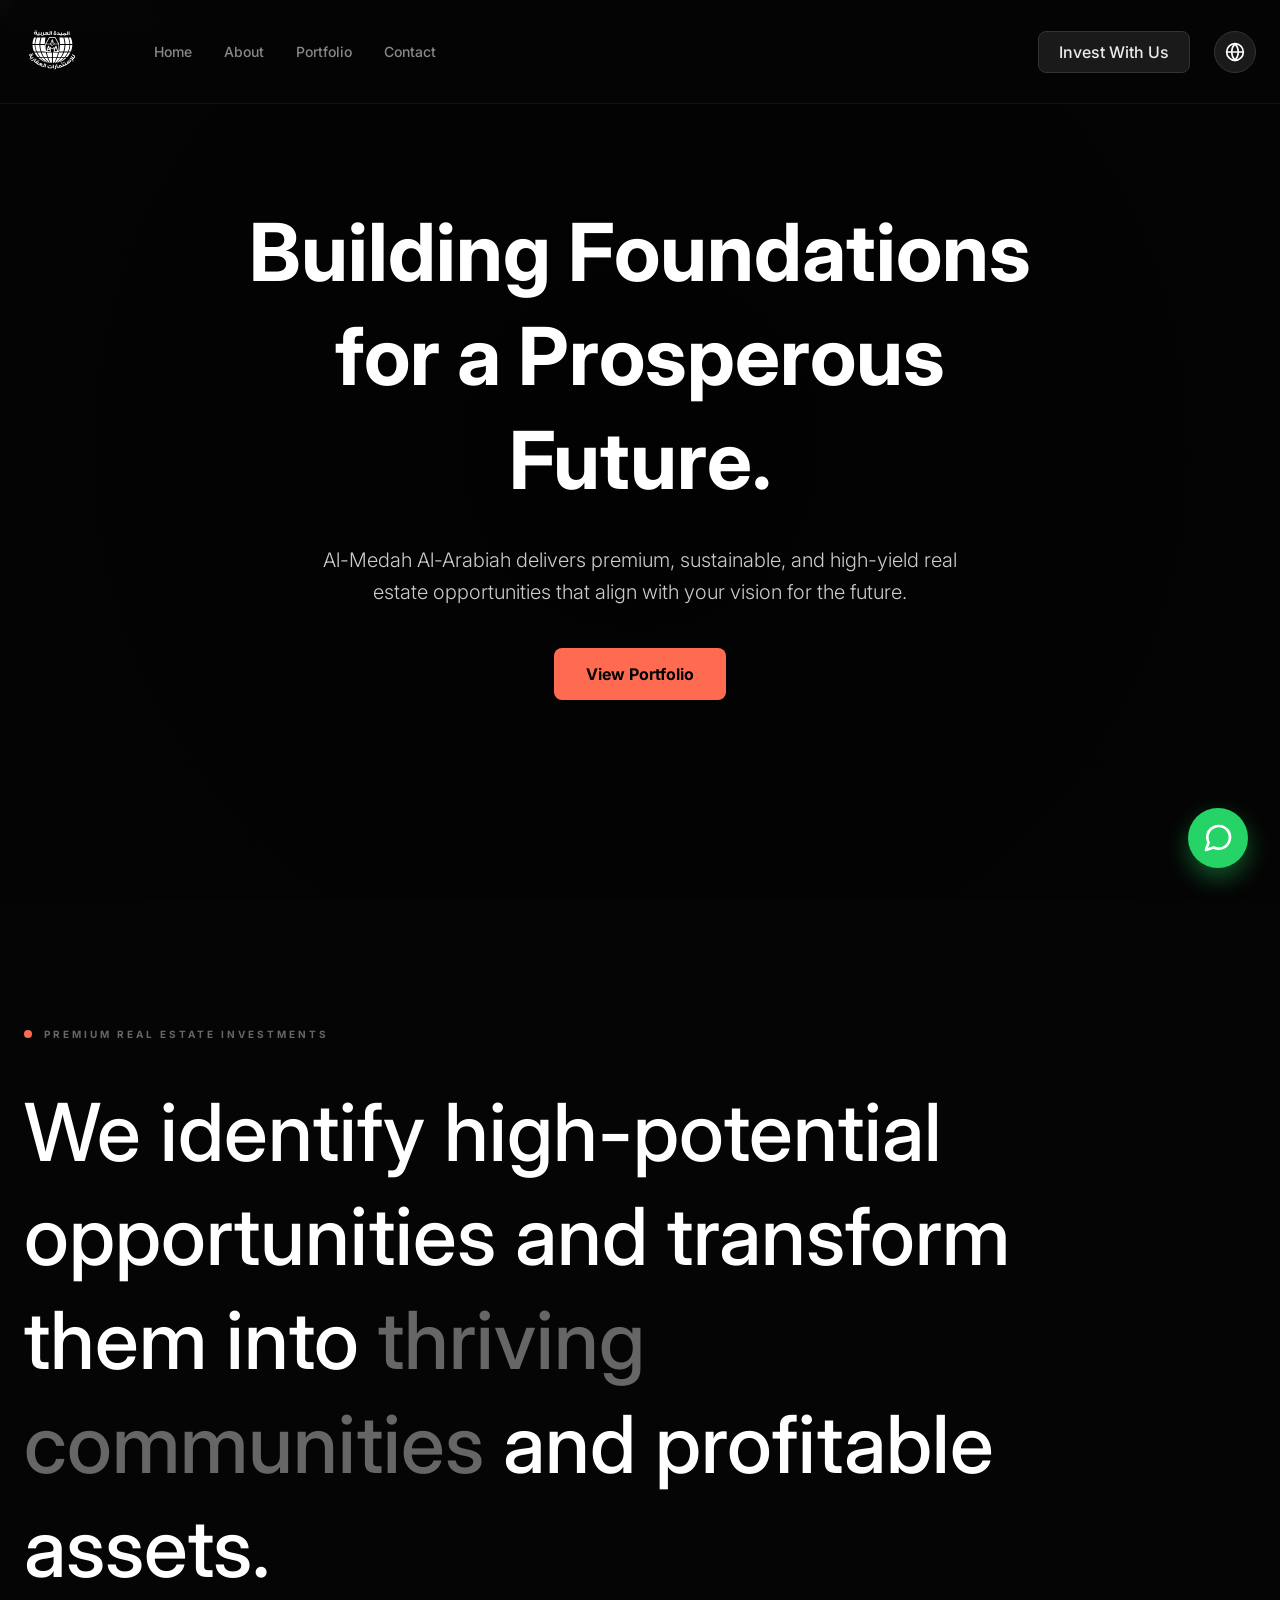
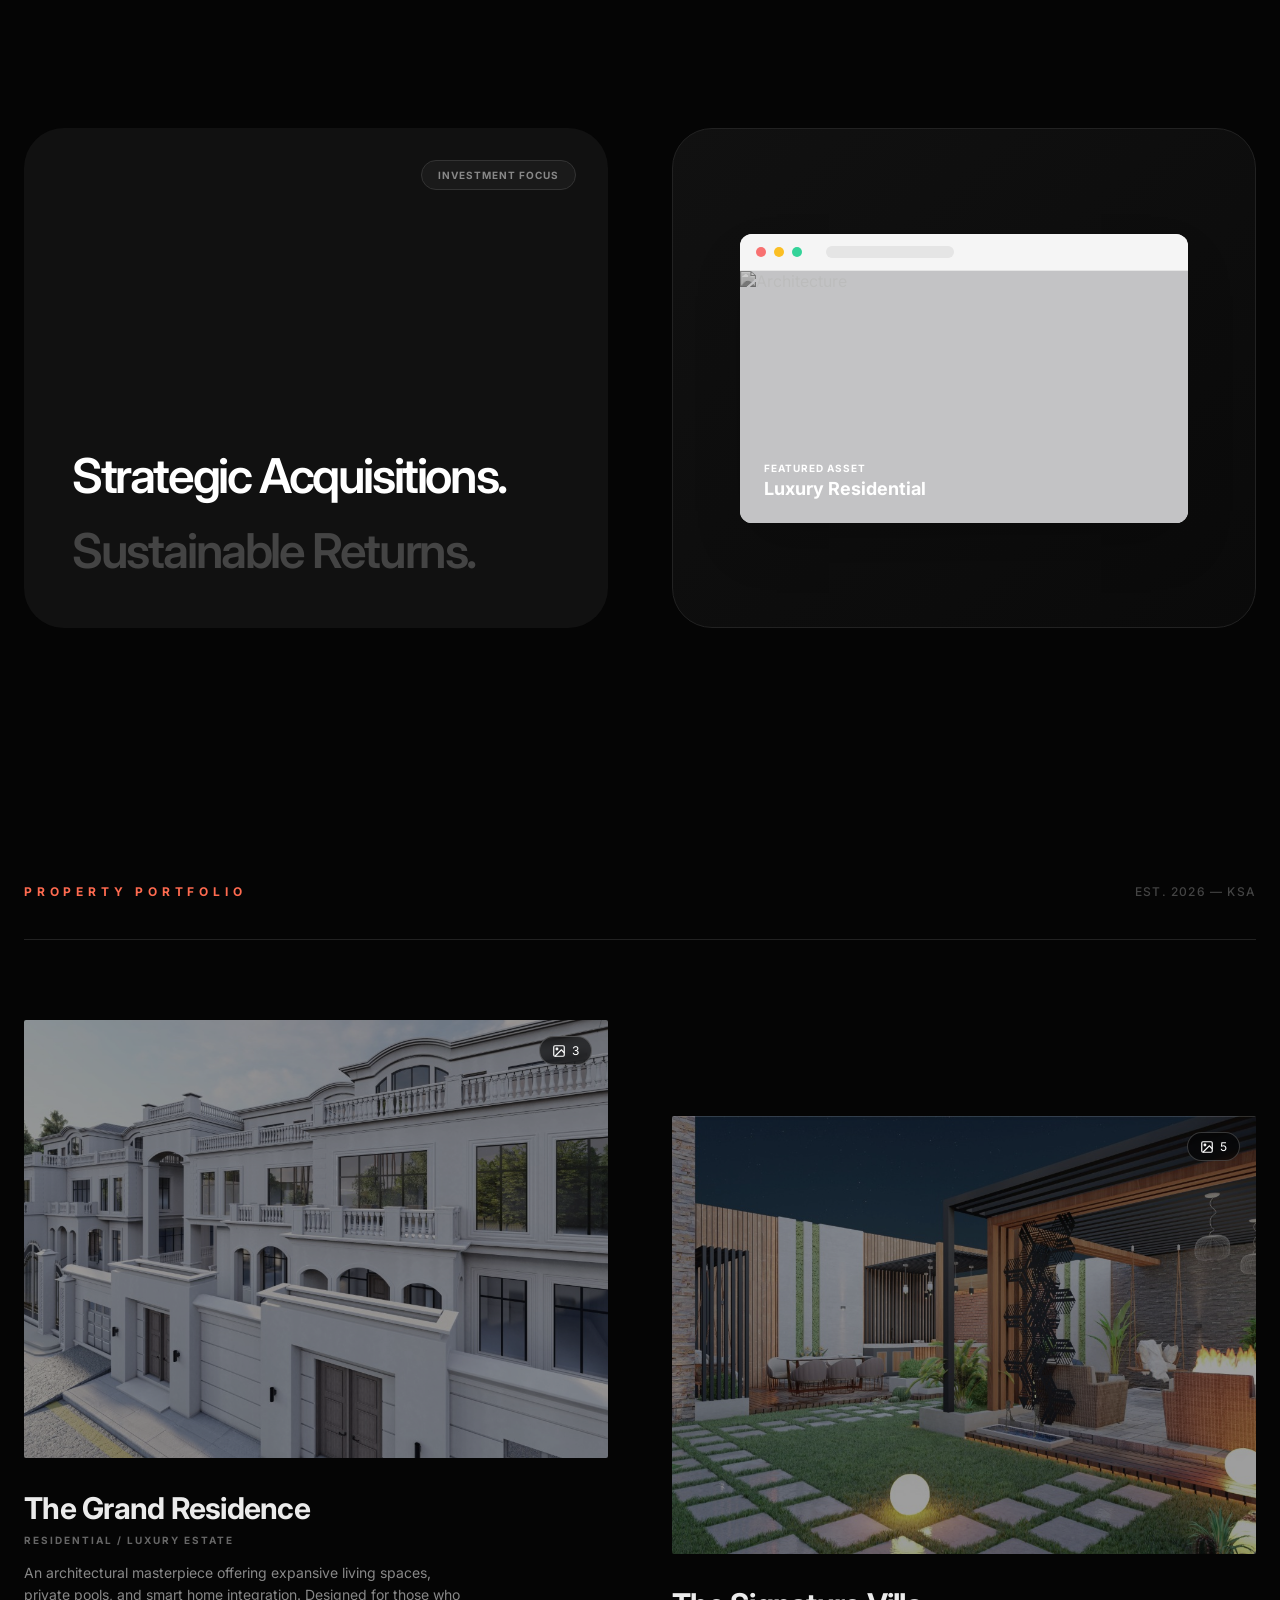
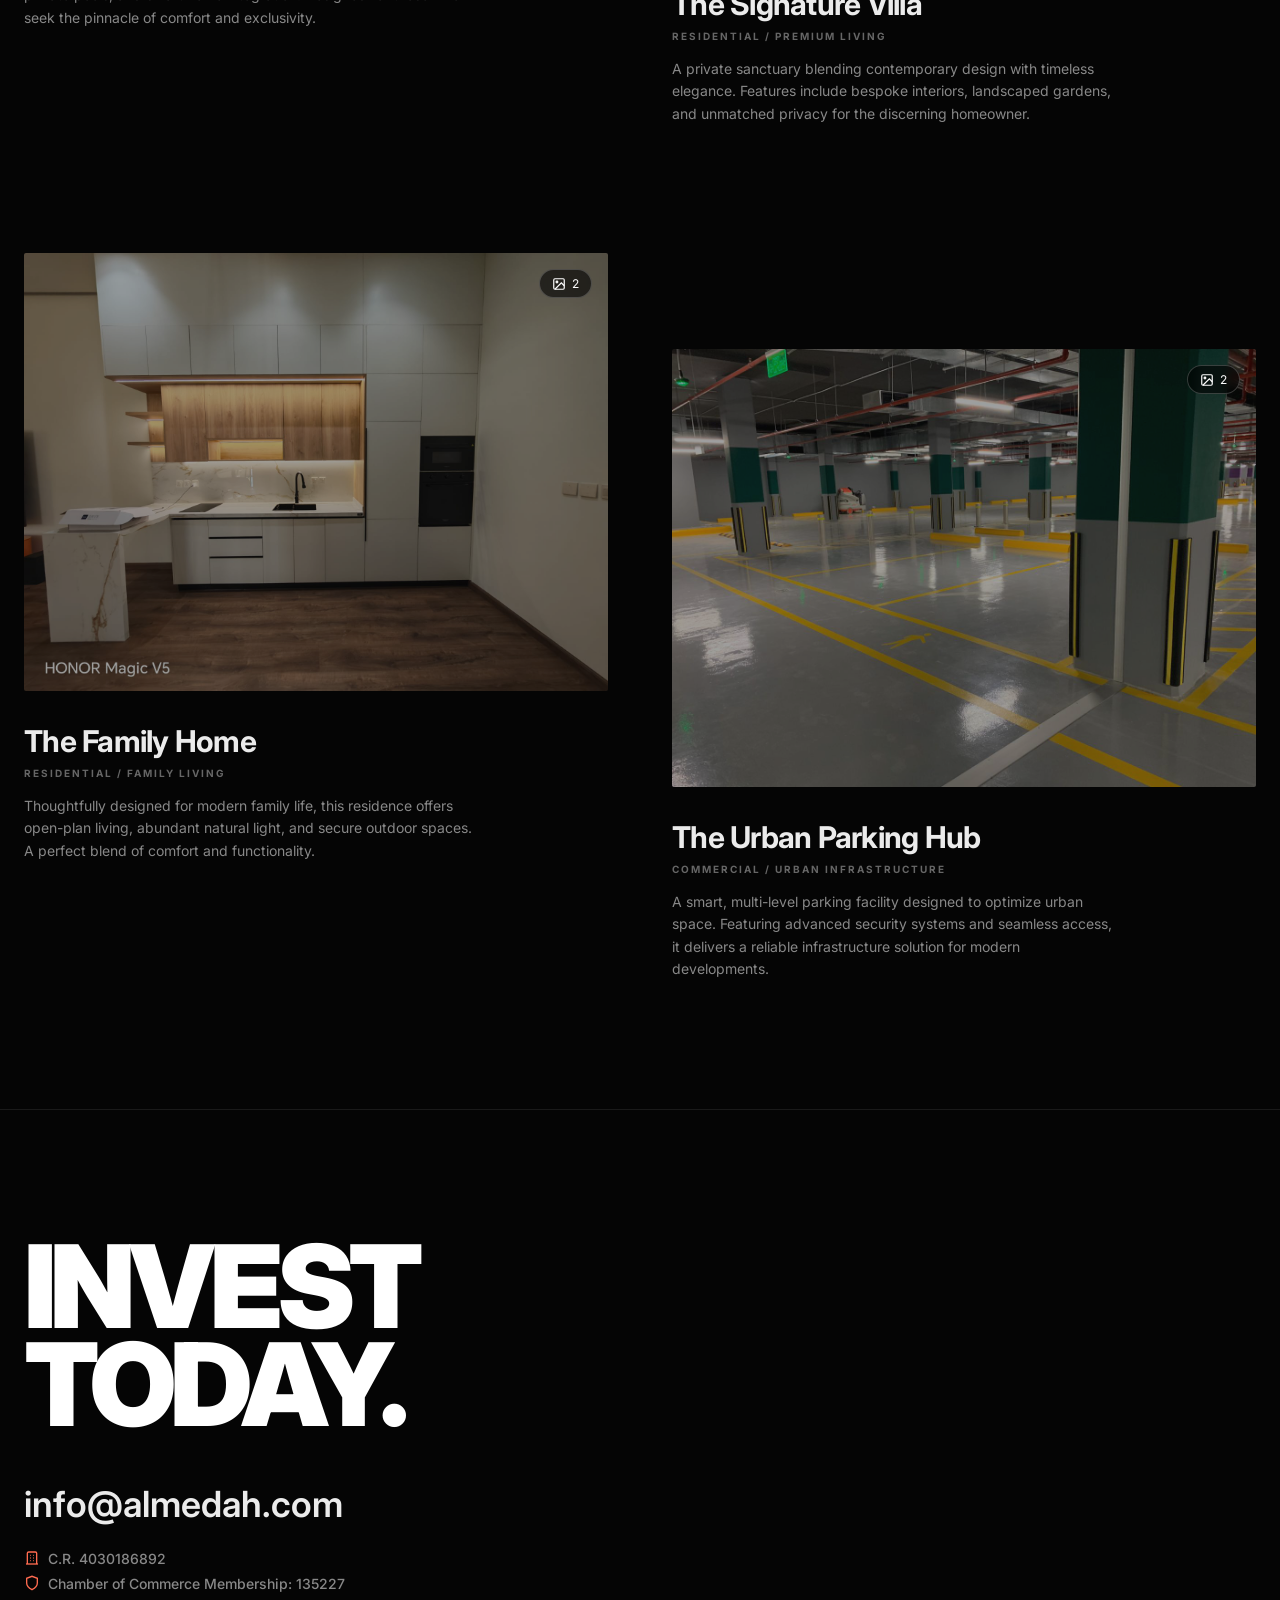
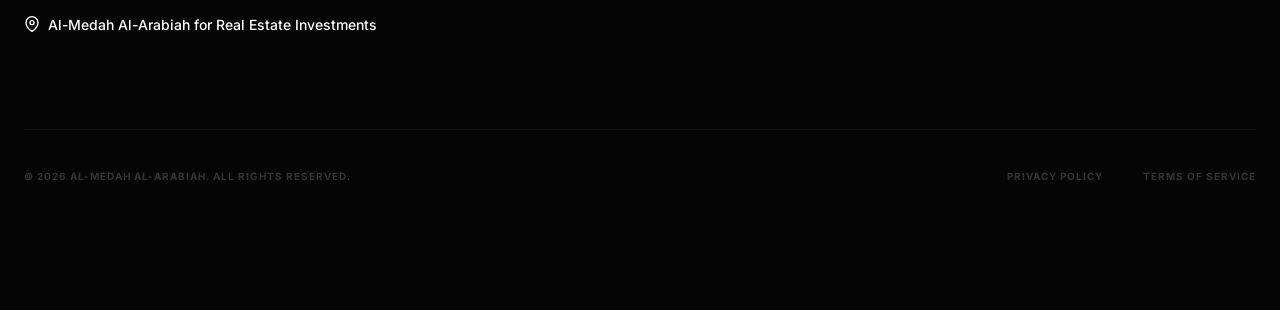
==== index.html @ db2e06f1 "first commit" ====
<!DOCTYPE html>
<html lang="en">
<head>
    <meta charset="UTF-8">
    <meta name="viewport" content="width=device-width, initial-scale=1.0">
    <title>Al-Medah Al-Arabiah | Real Estate Investments</title>
    <link rel="preconnect" href="https://fonts.googleapis.com">
    <link rel="preconnect" href="https://fonts.gstatic.com" crossorigin>
    <link href="https://fonts.googleapis.com/css2?family=Inter:wght@300;400;500;600;700;800&family=Tajawal:wght@300;400;500;700&display=swap" rel="stylesheet">
    <link rel="stylesheet" href="style.css">
</head>
<body>
    <div class="min-h-screen bg-main overflow-x-hidden">
        
        <!-- Top Navigation -->
        <nav class="navbar">
            <div class="logo-container">
                <a href="/" class="logo-link" style="direction: ltr;">
                    <img src="images/logo.svg" alt="Al-Medah Logo" class="logo-svg" onerror="this.src='https://placehold.co/200x80/050505/ffffff?text=Al-Medah'">
                </a>
                
                <div class="nav-links">
                    <a href="#home" data-en="Home" data-ar="الرئيسية" class="nav-link">Home</a>
                    <a href="#about" data-en="About" data-ar="من نحن" class="nav-link">About</a>
                    <a href="#work" data-en="Portfolio" data-ar="محفظة الأعمال" class="nav-link">Portfolio</a>
                    <a href="#contact" data-en="Contact" data-ar="اتصل بنا" class="nav-link">Contact</a>
                </div>
            </div>

            <div class="nav-controls">
                <a href="#contact" class="btn-invest" data-en="Invest With Us" data-ar="استثمر معنا">
                    Invest With Us
                </a>

                <button onclick="toggleLanguage()" class="lang-btn" aria-label="Switch Language">
                    <svg xmlns="http://www.w3.org/2000/svg" width="20" height="20" viewBox="0 0 24 24" fill="none" stroke="currentColor" stroke-width="2" stroke-linecap="round" stroke-linejoin="round"><circle cx="12" cy="12" r="10"></circle><line x1="2" y1="12" x2="22" y2="12"></line><path d="M12 2a15.3 15.3 0 0 1 4 10 15.3 15.3 0 0 1-4 10 15.3 15.3 0 0 1-4-10 15.3 15.3 0 0 1 4-10z"></path></svg>
                </button>

                <button id="mobile-menu-btn" class="mobile-menu-btn" aria-label="Menu">
                    <svg xmlns="http://www.w3.org/2000/svg" width="24" height="24" viewBox="0 0 24 24" fill="none" stroke="currentColor" stroke-width="2" stroke-linecap="round" stroke-linejoin="round"><line x1="3" y1="12" x2="21" y2="12"></line><line x1="3" y1="6" x2="21" y2="6"></line><line x1="3" y1="18" x2="21" y2="18"></line></svg>
                </button>
            </div>
        </nav>

        <!-- Mobile Menu Dropdown -->
        <div id="mobile-menu" class="mobile-menu">
            <a href="#home" data-en="Home" data-ar="الرئيسية">Home</a>
            <a href="#about" data-en="About" data-ar="من نحن">About</a>
            <a href="#work" data-en="Portfolio" data-ar="محفظة الأعمال">Portfolio</a>
            <a href="#contact" data-en="Contact" data-ar="اتصل بنا">Contact</a>
        </div>

        <!-- Hero Section -->
        <header id="home" class="hero">
            <div class="hero-bg">
                <img src="https://images.unsplash.com/photo-1512917774080-9991f1c4c750?q=80&w=2070&auto=format&fit=crop" alt="Luxury Real Estate">
                <div class="hero-overlay"></div>
                <div class="hero-gradient"></div>
            </div>

            <div class="hero-content hero-animate">
                <h1 data-en="Building Foundations for a Prosperous Future." data-ar="نبني أسساً لمستقبل مزدهر.">
                    Building Foundations for a Prosperous Future.
                </h1>
                <p data-en="Al-Medah Al-Arabiah delivers premium, sustainable, and high-yield real estate opportunities that align with your vision for the future." data-ar="تقدم الميدة العربية فرصاً عقارية فاخرة ومستدامة وعالية العائد تتوافق مع رؤيتك للمستقبل.">
                    Al-Medah Al-Arabiah delivers premium, sustainable, and high-yield real estate opportunities that align with your vision for the future.
                </p>
                <a href="#work" class="btn-primary" data-en="View Portfolio" data-ar="استعرض المحفظة">
                    View Portfolio
                </a>
            </div>
        </header>

        <!-- About Section -->
        <section id="about" class="section-container">
            <div class="section-tag text-block reveal">
                <div class="dot"></div>
                <span data-en="Premium Real Estate Investments" data-ar="استثمارات عقارية فاخرة">Premium Real Estate Investments</span>
            </div>

            <h2 class="section-title text-block reveal delay-100" 
                data-en="We identify high-potential opportunities and transform them into <span class='text-muted'>thriving communities</span> and profitable assets." 
                data-ar="نحن نحدد الفرص ذات الإمكانات العالية ونحولها إلى <span class='text-muted'>مجتمعات مزدهرة</span> وأصول مربحة.">
                We identify high-potential opportunities and transform them into <span class="text-muted">thriving communities</span> and profitable assets.
            </h2>

            <div class="about-grid">
                <div class="about-card reveal">
                    <div class="card-tag" data-en="Investment Focus" data-ar="التركيز الاستثماري">Investment Focus</div>
                    <div class="card-text text-block">
                        <h3 class="text-white" data-en="Strategic Acquisitions." data-ar="استحواذات استراتيجية.">Strategic Acquisitions.</h3>
                        <h3 class="text-gray" data-en="Sustainable Returns." data-ar="عوائد مستدامة.">Sustainable Returns.</h3>
                    </div>
                </div>

                <div class="about-card-image reveal delay-200">
                    <div class="mockup-container">
                        <div class="mockup-header">
                            <div class="dot-red"></div><div class="dot-yellow"></div><div class="dot-green"></div>
                            <div class="mockup-url"></div>
                        </div>
                        <div class="mockup-body">
                            <img src="https://images.unsplash.com/photo-1600596542815-ffad4c1539a9?q=80&w=1000&auto=format&fit=crop" alt="Architecture" class="grayscale-hover">
                            <div class="mockup-overlay"></div>
                            <div class="mockup-text text-block">
                                <div class="mockup-label" data-en="Featured Asset" data-ar="أصل مميز">Featured Asset</div>
                                <div class="mockup-title" data-en="Luxury Residential" data-ar="سكني فاخر">Luxury Residential</div>
                            </div>
                        </div>
                    </div>
                </div>
            </div>
        </section>

        <!-- Work Gallery -->
        <section id="work" class="section-container">
            <div class="section-header reveal">
                <h2 class="header-label" data-en="Property Portfolio" data-ar="محفظة العقارات">Property Portfolio</h2>
                <span class="header-meta" data-en="Est. 2026 &mdash; KSA" data-ar="تأسست 2026 &mdash; السعودية">Est. 2026 &mdash; KSA</span>
            </div>

            <div class="work-grid">
                <!-- Project 1 -->
                <article class="project-card reveal" onclick="openLightbox('bighouse')">
                    <div class="project-img-wrap reveal-img">
                        <img src="images/bighouse.jpeg" alt="Bighouse" class="project-img" onerror="this.src='https://images.unsplash.com/photo-1600607687939-ce8a6c25118c?q=80&w=1000&auto=format&fit=crop'">
                        <div class="project-badge"><svg width="14" height="14" viewBox="0 0 24 24" fill="none" stroke="currentColor" stroke-width="2"><rect x="3" y="3" width="18" height="18" rx="2" ry="2"></rect><circle cx="8.5" cy="8.5" r="1.5"></circle><polyline points="21 15 16 10 5 21"></polyline></svg> 3</div>
                    </div>
                    <div class="project-info text-block">
                        <h3 data-en="The Grand Residence" data-ar="الإقامة الكبرى">The Grand Residence</h3>
                        <p class="project-cat" data-en="Residential / Luxury Estate" data-ar="سكني / عقار فاخر">Residential / Luxury Estate</p>
                    </div>
                    <p class="project-desc text-block" data-en="An architectural masterpiece offering expansive living spaces, private pools, and smart home integration. Designed for those who seek the pinnacle of comfort and exclusivity." data-ar="تحفة معمارية توفر مساحات معيشة واسعة ومسابح خاصة وتكامل المنازل الذكية. مصممة لمن يبحثون عن قمة الراحة والحصرية.">
                        An architectural masterpiece offering expansive living spaces, private pools, and smart home integration. Designed for those who seek the pinnacle of comfort and exclusivity.
                    </p>
                </article>

                <!-- Project 2 -->
                <article class="project-card md-mt-24 reveal delay-100" onclick="openLightbox('villa')">
                    <div class="project-img-wrap reveal-img">
                        <img src="images/villa.jpeg" alt="Villa" class="project-img" onerror="this.src='https://images.unsplash.com/photo-1600585154340-be6161a56a0c?q=80&w=1000&auto=format&fit=crop'">
                        <div class="project-badge"><svg width="14" height="14" viewBox="0 0 24 24" fill="none" stroke="currentColor" stroke-width="2"><rect x="3" y="3" width="18" height="18" rx="2" ry="2"></rect><circle cx="8.5" cy="8.5" r="1.5"></circle><polyline points="21 15 16 10 5 21"></polyline></svg> 5</div>
                    </div>
                    <div class="project-info text-block">
                        <h3 data-en="The Signature Villa" data-ar="الفيلا المميزة">The Signature Villa</h3>
                        <p class="project-cat" data-en="Residential / Premium Living" data-ar="سكني / حياة فاخرة">Residential / Premium Living</p>
                    </div>
                    <p class="project-desc text-block" data-en="A private sanctuary blending contemporary design with timeless elegance. Features include bespoke interiors, landscaped gardens, and unmatched privacy for the discerning homeowner." data-ar="ملاذ خاص يمزج بين التصميم المعاصر والأناقة الخالدة. تشمل الميزات تصاميم داخلية مخصصة وحدائق منسقة وخصوصية لا مثيل لها لأصحاب المنازل المميزين.">
                        A private sanctuary blending contemporary design with timeless elegance. Features include bespoke interiors, landscaped gardens, and unmatched privacy for the discerning homeowner.
                    </p>
                </article>

                <!-- Project 3 -->
                <article class="project-card reveal" onclick="openLightbox('house')">
                    <div class="project-img-wrap reveal-img">
                        <img src="images/house1.jpeg" alt="House Project" class="project-img" onerror="this.src='https://images.unsplash.com/photo-1512917774080-9991f1c4c750?q=80&w=1000&auto=format&fit=crop'">
                        <div class="project-badge"><svg width="14" height="14" viewBox="0 0 24 24" fill="none" stroke="currentColor" stroke-width="2"><rect x="3" y="3" width="18" height="18" rx="2" ry="2"></rect><circle cx="8.5" cy="8.5" r="1.5"></circle><polyline points="21 15 16 10 5 21"></polyline></svg> 2</div>
                    </div>
                    <div class="project-info text-block">
                        <h3 data-en="The Family Home" data-ar="منزل العائلة">The Family Home</h3>
                        <p class="project-cat" data-en="Residential / Family Living" data-ar="سكني / حياة عائلية">Residential / Family Living</p>
                    </div>
                    <p class="project-desc text-block" data-en="Thoughtfully designed for modern family life, this residence offers open-plan living, abundant natural light, and secure outdoor spaces. A perfect blend of comfort and functionality." data-ar="مصمم بعناية للحياة العائلية الحديثة، يوفر هذا المسكن مساحات معيشة مفتوحة وضوءاً طبيعياً وفيراً ومساحات خارجية آمنة. مزيج مثالي من الراحة والوظائف العملية.">
                        Thoughtfully designed for modern family life, this residence offers open-plan living, abundant natural light, and secure outdoor spaces. A perfect blend of comfort and functionality.
                    </p>
                </article>

                <!-- Project 4 -->
                <article class="project-card md-mt-24 reveal delay-100" onclick="openLightbox('parking')">
                    <div class="project-img-wrap reveal-img">
                        <img src="images/parking.jpeg" alt="Parking Project" class="project-img" onerror="this.src='https://images.unsplash.com/photo-1486406146926-c627a92ad1ab?q=80&w=1000&auto=format&fit=crop'">
                        <div class="project-badge"><svg width="14" height="14" viewBox="0 0 24 24" fill="none" stroke="currentColor" stroke-width="2"><rect x="3" y="3" width="18" height="18" rx="2" ry="2"></rect><circle cx="8.5" cy="8.5" r="1.5"></circle><polyline points="21 15 16 10 5 21"></polyline></svg> 2</div>
                    </div>
                    <div class="project-info text-block">
                        <h3 data-en="The Urban Parking Hub" data-ar="مركز وقوف السيارات الحضري">The Urban Parking Hub</h3>
                        <p class="project-cat" data-en="Commercial / Urban Infrastructure" data-ar="تجاري / بنية تحتية حضرية">Commercial / Urban Infrastructure</p>
                    </div>
                    <p class="project-desc text-block" data-en="A smart, multi-level parking facility designed to optimize urban space. Featuring advanced security systems and seamless access, it delivers a reliable infrastructure solution for modern developments." data-ar="منشأة وقوف سيارات ذكية متعددة المستويات مصممة لتحسين المساحات الحضرية. تتميز بأنظمة أمان متقدمة ووصول سلس، وتقدم حلاً بنيوياً موثوقاً للتطورات الحديثة.">
                        A smart, multi-level parking facility designed to optimize urban space. Featuring advanced security systems and seamless access, it delivers a reliable infrastructure solution for modern developments.
                    </p>
                </article>
            </div>
        </section>

        <!-- Footer -->
        <footer id="contact" class="footer">
            <div class="footer-container">
                <div class="footer-content text-block reveal">
                    <h2 class="footer-massive-text" data-en="INVEST<br />TODAY." data-ar="استثمر اليوم.">
                        INVEST<br />TODAY.
                    </h2>
                    <div class="footer-contact">
                        <a href="mailto:info@almedah.com" class="footer-email" style="direction: ltr;">info@almedah.com</a>
                        <div class="footer-details">
                            <p><svg width="16" height="16" viewBox="0 0 24 24" fill="none" stroke="#FF6B50" stroke-width="2"><path d="M3 21h18"></path><path d="M9 8h1"></path><path d="M9 12h1"></path><path d="M9 16h1"></path><path d="M14 8h1"></path><path d="M14 12h1"></path><path d="M14 16h1"></path><path d="M5 21V5a2 2 0 0 1 2-2h10a2 2 0 0 1 2 2v16"></path></svg> <span data-en="C.R. 4030186892" data-ar="السجل التجاري 4030186892">C.R. 4030186892</span></p>
                            <p><svg width="16" height="16" viewBox="0 0 24 24" fill="none" stroke="#FF6B50" stroke-width="2"><path d="M12 22s8-4 8-10V5l-8-3-8 3v7c0 6 8 10 8 10z"></path></svg> <span data-en="Chamber of Commerce Membership: 135227" data-ar="عضوية غرفة التجارة: 135227">Chamber of Commerce Membership: 135227</span></p>
                            <p class="footer-company"><svg width="16" height="16" viewBox="0 0 24 24" fill="none" stroke="currentColor" stroke-width="2"><path d="M21 10c0 7-9 13-9 13s-9-6-9-13a9 9 0 0 1 18 0z"></path><circle cx="12" cy="10" r="3"></circle></svg> <span data-en="Al-Medah Al-Arabiah for Real Estate Investments" data-ar="الميدة العربية للاستثمارات العقارية">Al-Medah Al-Arabiah for Real Estate Investments</span></p>
                        </div>
                    </div>
                </div>
            </div>
            <div class="footer-bottom text-block reveal">
                <p data-en="&copy; 2026 Al-Medah Al-Arabiah. All rights reserved." data-ar="&copy; 2026 الميدة العربية. جميع الحقوق محفوظة.">&copy; 2026 Al-Medah Al-Arabiah. All rights reserved.</p>
                <div class="footer-links">
                    <a href="#" data-en="Privacy Policy" data-ar="سياسة الخصوصية">Privacy Policy</a>
                    <a href="#" data-en="Terms of Service" data-ar="شروط الخدمة">Terms of Service</a>
                </div>
            </div>
        </footer>
    </div>

    <!-- Floating WhatsApp Button -->
    <a href="https://wa.me/966555611714?text=Hello%20Al-Medah%20Al-Arabiah,%20I%20am%20interested%20in%20your%20real%20estate%20projects." target="_blank" rel="noopener noreferrer" id="whatsapp-float" aria-label="Contact us on WhatsApp">
        <svg xmlns="http://www.w3.org/2000/svg" width="32" height="32" viewBox="0 0 24 24" fill="none" stroke="currentColor" stroke-width="2" stroke-linecap="round" stroke-linejoin="round"><path d="M21 11.5a8.38 8.38 0 0 1-.9 3.8 8.5 8.5 0 0 1-7.6 4.7 8.38 8.38 0 0 1-3.8-.9L3 21l1.9-5.7a8.38 8.38 0 0 1-.9-3.8 8.5 8.5 0 0 1 4.7-7.6 8.38 8.38 0 0 1 3.8-.9h.5a8.48 8.48 0 0 1 8 8v.5z"></path></svg>
    </a>

    <!-- Lightbox -->
    <div id="lightbox">
        <button class="lightbox-close" onclick="closeLightbox()"><svg width="24" height="24" viewBox="0 0 24 24" fill="none" stroke="currentColor" stroke-width="2"><line x1="18" y1="6" x2="6" y2="18"></line><line x1="6" y1="6" x2="18" y2="18"></line></svg></button>
        <div class="lightbox-main">
            <button class="lightbox-nav prev" onclick="changeImage(-1)"><svg width="24" height="24" viewBox="0 0 24 24" fill="none" stroke="currentColor" stroke-width="2"><polyline points="15 18 9 12 15 6"></polyline></svg></button>
            <img id="lightbox-img" src="" alt="Gallery Image" class="lightbox-img">
            <button class="lightbox-nav next" onclick="changeImage(1)"><svg width="24" height="24" viewBox="0 0 24 24" fill="none" stroke="currentColor" stroke-width="2"><polyline points="9 18 15 12 9 6"></polyline></svg></button>
        </div>
        <div id="lightbox-thumbnails" class="lightbox-thumbnails"></div>
    </div>

    <script src="script.js"></script>
</body>
</html>
---- style.css ----
/* =========================================
   IMPORTS & RESET
========================================= */
@import url('https://fonts.googleapis.com/css2?family=Inter:wght@300;400;500;600;700;800&family=Tajawal:wght@300;400;500;700&display=swap');

@font-face {
    font-family: 'Satoshi';
    src: url('https://vgbujcuwptvheqijyjbe.supabase.co/storage/v1/object/public/hmac-uploads/uploads/4aed2f49-a476-436f-bae8-f31aa18f46fa/1767920861040-60c1c779/Satoshi-Variable.woff2') format('woff2');
    font-weight: 300 900;
    font-display: swap;
    font-style: normal;
}

:root {
    --font-main: 'Satoshi', 'Inter', system-ui, -apple-system, sans-serif;
    --font-arabic: 'Tajawal', system-ui, sans-serif;
    --bg: #050505;
    --accent: #FF6B50;
    --white: #ebebeb;
    --gray: #888888;
    --dark-gray: #333333;
    --light-gray: #cccccc;
    --card-bg: #111111;
}

* { margin: 0; padding: 0; box-sizing: border-box; }

body {
    font-family: var(--font-main);
    background-color: var(--bg);
    color: var(--white);
    scroll-behavior: smooth;
    overflow-x: hidden;
    transition: font-family 0.3s;
}

a { text-decoration: none; color: inherit; }
ul { list-style: none; }
img { display: block; max-width: 100%; }

/* Utility Classes */
.min-h-screen { min-height: 100vh; }
.bg-main { background-color: var(--bg); }
.overflow-x-hidden { overflow-x: hidden; }
.text-white { color: white; }
.text-gray { color: #444444; }
.text-muted { color: #666666; }
.grayscale-hover { filter: grayscale(100%); transition: filter 0.7s; }
.grayscale-hover:hover { filter: grayscale(0%); }

/* =========================================
   RTL LAYOUT SUPPORT (FULL FIX)
========================================= */
body.rtl { font-family: var(--font-arabic); }
body.rtl .hero-content, body.rtl .footer-massive-text { text-align: center !important; }

/* Force text blocks to align right */
body.rtl .text-block { direction: rtl; text-align: right; }

/* Navigation Reversal */
body.rtl .navbar { flex-direction: row-reverse; }
body.rtl .logo-container { flex-direction: row-reverse; }
body.rtl .nav-links { flex-direction: row-reverse; margin-right: 2rem; margin-left: 0; }
body.rtl .nav-controls { flex-direction: row-reverse; }

/* About Section Reversal */
body.rtl .about-grid { direction: rtl; }
body.rtl .card-tag { right: auto; left: 2rem; }

/* Work Gallery Reversal */
body.rtl .section-header { flex-direction: row-reverse; }
body.rtl .work-grid { direction: rtl; }
body.rtl .project-badge { right: auto; left: 1rem; }

/* Footer Reversal */
body.rtl .footer-container { flex-direction: row-reverse; }
body.rtl .footer-bottom { flex-direction: row-reverse; }
body.rtl .footer-links { flex-direction: row-reverse; }

/* Floating Buttons */
body.rtl #whatsapp-float { right: auto; left: 2rem; }

/* =========================================
   NAVIGATION
========================================= */
.navbar {
    position: fixed; top: 0; left: 0; right: 0; z-index: 100;
    padding: 1.5rem 1.5rem;
    display: flex; align-items: center; justify-content: space-between;
    background-color: rgba(5, 5, 5, 0.8); backdrop-filter: blur(12px);
    border-bottom: 1px solid rgba(255, 255, 255, 0.05);
    transition: all 0.3s;
}
.logo-container { display: flex; align-items: center; gap: 2.5rem; }
.logo-link { display: flex; align-items: center; gap: 0.75rem; transition: transform 0.3s; }
.logo-link:hover { transform: scale(1.05); }
.logo-svg { height: 55px; width: auto; object-fit: contain; filter: brightness(0) invert(1); }

.nav-links { display: none; align-items: center; gap: 2rem; margin-left: 2rem; }
.nav-link { color: var(--gray); transition: color 0.3s; font-size: 0.875rem; font-weight: 500; }
.nav-link:hover { color: white; }

.nav-controls { display: flex; align-items: center; gap: 1.5rem; }
.btn-invest {
    display: none; padding: 0.625rem 1.25rem;
    background-color: #1a1a1a; border: 1px solid var(--dark-gray);
    color: var(--white); border-radius: 0.5rem; font-weight: 500;
    transition: all 0.3s;
}
.btn-invest:hover { background-color: var(--accent); color: black; border-color: var(--accent); }

.lang-btn {
    width: 42px; height: 42px; border-radius: 50%;
    display: flex; align-items: center; justify-content: center;
    background-color: #1a1a1a; border: 1px solid var(--dark-gray);
    color: white; transition: all 0.3s; cursor: pointer; flex-shrink: 0;
}
.lang-btn:hover { background-color: var(--accent); color: black; border-color: var(--accent); }

.mobile-menu-btn {
    display: block; padding: 0.5rem; background: none; border: none;
    color: white; cursor: pointer; transition: color 0.3s;
}
.mobile-menu-btn:hover { color: var(--accent); }

.mobile-menu {
    position: fixed; top: 88px; left: 0; width: 100%;
    background-color: #0a0a0a; border-bottom: 1px solid #222;
    z-index: 99; display: none; flex-direction: column;
    padding: 1.5rem; gap: 1.5rem; font-size: 1.125rem; font-weight: 500;
}
.mobile-menu.active { display: flex; }
.mobile-menu a { color: white; transition: color 0.3s; }
.mobile-menu a:hover { color: var(--accent); }
body.rtl .mobile-menu { text-align: right; }

/* =========================================
   HERO SECTION
========================================= */
.hero { position: relative; height: 100vh; width: 100%; display: flex; flex-direction: column; align-items: center; justify-content: center; overflow: hidden; }
.hero-bg { position: absolute; inset: 0; z-index: 0; }
.hero-bg img { width: 100%; height: 100%; object-fit: cover; }
.hero-overlay { position: absolute; inset: 0; background-color: rgba(0,0,0,0.6); }
.hero-gradient { position: absolute; inset: 0; background: radial-gradient(circle at center, transparent 0%, #050505 100%); opacity: 0.8; }

.hero-content { position: relative; z-index: 10; width: 100%; padding: 0 1.5rem; text-align: center; max-width: 56rem; margin: 0 auto; }
.hero-content h1 { font-size: 2.5rem; font-weight: 700; color: white; line-height: 1.3; margin-bottom: 2rem; }
.hero-content p { font-size: 1.125rem; color: var(--light-gray); font-weight: 300; margin-bottom: 2.5rem; max-width: 42rem; margin-left: auto; margin-right: auto; line-height: 1.6; }
.btn-primary { display: inline-block; padding: 1rem 2rem; background-color: var(--accent); color: black; font-weight: 700; border-radius: 0.5rem; transition: background-color 0.3s; }
.btn-primary:hover { background-color: white; }

/* =========================================
   ABOUT SECTION
========================================= */
.section-container { padding: 8rem 1.5rem; max-width: 80rem; margin: 0 auto; }
.section-tag { display: flex; align-items: center; gap: 0.75rem; margin-bottom: 2.5rem; }
.section-tag .dot { width: 8px; height: 8px; border-radius: 50%; background-color: var(--accent); animation: pulse 2s infinite; }
.section-tag span { font-size: 10px; font-weight: 700; letter-spacing: 0.3em; color: #666666; text-transform: uppercase; }

.section-title { font-size: 2.25rem; font-weight: 500; line-height: 1.3; color: white; max-width: 64rem; margin-bottom: 8rem; }

.about-grid { display: grid; grid-template-columns: 1fr; gap: 4rem; }
.about-card { background-color: var(--card-bg); border-radius: 2.5rem; padding: 3rem; min-height: 500px; display: flex; flex-direction: column; justify-content: flex-end; position: relative; overflow: hidden; transition: background-color 0.5s; }
.about-card:hover { background-color: #161616; }
.card-tag { position: absolute; top: 2rem; right: 2rem; background-color: #1a1a1a; font-size: 10px; font-weight: 700; padding: 0.5rem 1rem; border-radius: 9999px; text-transform: uppercase; letter-spacing: 0.1em; color: var(--gray); border: 1px solid var(--dark-gray); }
.card-text h3 { font-size: 3rem; font-weight: 600; letter-spacing: -0.05em; margin-bottom: 1rem; }
.card-text h3:last-child { margin-bottom: 0; }

.about-card-image { background: linear-gradient(to bottom right, #111, #0a0a0a); border: 1px solid #222; border-radius: 2.5rem; padding: 1rem; min-height: 500px; display: flex; align-items: center; justify-content: center; position: relative; overflow: hidden; }
.mockup-container { width: 100%; max-width: 28rem; background-color: #e5e5e5; border-radius: 0.75rem; box-shadow: 0 25px 50px -12px rgba(0,0,0,0.25); overflow: hidden; transition: transform 0.7s; }
.about-card-image:hover .mockup-container { transform: scale(1.05); }
.mockup-header { background-color: #f5f5f5; padding: 0.75rem 1rem; border-bottom: 1px solid #e5e5e5; display: flex; align-items: center; gap: 0.5rem; }
.mockup-header .dot-red, .mockup-header .dot-yellow, .mockup-header .dot-green { width: 10px; height: 10px; border-radius: 50%; }
.mockup-header .dot-red { background-color: #f87171; }
.mockup-header .dot-yellow { background-color: #fbbf24; }
.mockup-header .dot-green { background-color: #34d399; }
.mockup-url { margin-left: 1rem; height: 12px; width: 8rem; background-color: #e5e5e5; border-radius: 9999px; }
.mockup-body { aspect-ratio: 16/9; background-color: #f3f4f6; position: relative; overflow: hidden; }
.mockup-body img { width: 100%; height: 100%; object-fit: cover; }
.mockup-overlay { position: absolute; inset: 0; background-color: rgba(0,0,0,0.2); }
.mockup-text { position: absolute; bottom: 1.5rem; left: 1.5rem; color: white; }
body.rtl .mockup-text { left: auto; right: 1.5rem; }
.mockup-label { font-size: 10px; font-weight: 700; text-transform: uppercase; letter-spacing: 0.1em; margin-bottom: 0.25rem; }
.mockup-title { font-size: 1.125rem; font-weight: 700; }

/* =========================================
   WORK GALLERY
========================================= */
.section-header { display: flex; justify-content: space-between; align-items: flex-end; margin-bottom: 5rem; border-bottom: 1px solid #222; padding-bottom: 2.5rem; }
.header-label { font-size: 0.75rem; font-weight: 700; letter-spacing: 0.4em; text-transform: uppercase; color: var(--accent); }
.header-meta { display: none; color: #444444; font-size: 0.75rem; font-weight: 500; text-transform: uppercase; letter-spacing: 0.1em; }

.work-grid { display: grid; grid-template-columns: 1fr; gap: 8rem 4rem; }
.project-card { cursor: pointer; }
.project-img-wrap { aspect-ratio: 4/3; overflow: hidden; background-color: #111111; border-radius: 2px; position: relative; }
.project-img { width: 100%; height: 100%; object-fit: cover; opacity: 0.6; transition: all 0.7s; }
.project-card:hover .project-img { opacity: 1; transform: scale(1.05); }
.project-badge { position: absolute; top: 1rem; right: 1rem; background-color: rgba(0,0,0,0.6); backdrop-filter: blur(4px); color: white; font-size: 0.75rem; padding: 0.375rem 0.75rem; border-radius: 9999px; display: flex; align-items: center; gap: 0.375rem; border: 1px solid rgba(255,255,255,0.2); }

.project-info { margin-top: 2rem; }
.project-info h3 { font-size: 1.875rem; font-weight: 700; letter-spacing: -0.025em; margin-bottom: 0.5rem; transition: color 0.3s; }
.project-card:hover .project-info h3 { color: var(--accent); }
.project-cat { color: #666666; font-size: 10px; font-weight: 700; text-transform: uppercase; letter-spacing: 0.2em; }
.project-desc { margin-top: 1rem; color: var(--gray); font-size: 0.875rem; line-height: 1.6; max-width: 28rem; }

/* =========================================
   FOOTER
========================================= */
.footer { position: relative; padding: 8rem 1.5rem; border-top: 1px solid #1a1a1a; }
.footer-container { max-width: 80rem; margin: 0 auto; display: flex; flex-direction: column; justify-content: space-between; align-items: flex-start; gap: 4rem; }
.footer-content { flex: 1; }
.footer-massive-text { font-size: 14vw; line-height: 0.85; font-weight: 900; letter-spacing: -0.05em; color: white; margin-bottom: 3rem; user-select: none; }
.footer-contact { display: flex; flex-direction: column; gap: 1.5rem; }
.footer-email { font-size: 1.5rem; font-weight: 600; transition: color 0.3s; width: fit-content; }
.footer-email:hover { color: var(--accent); }
.footer-details { display: flex; flex-direction: column; gap: 0.5rem; color: var(--gray); font-size: 0.875rem; font-weight: 500; }
.footer-details p { display: flex; align-items: center; gap: 0.5rem; }
.footer-details .footer-company { margin-top: 1rem; color: white; }

.footer-bottom { max-width: 80rem; margin: 6rem auto 0; padding-top: 2.5rem; border-top: 1px solid #111; display: flex; flex-direction: column; justify-content: space-between; color: #333333; font-size: 10px; font-weight: 700; text-transform: uppercase; letter-spacing: 0.1em; }
.footer-links { display: flex; gap: 2.5rem; margin-top: 1.5rem; }
.footer-links a { transition: color 0.3s; }
.footer-links a:hover { color: #666666; }

/* =========================================
   WHATSAPP BUTTON
========================================= */
#whatsapp-float {
    position: fixed; bottom: 2rem; right: 2rem; z-index: 999;
    background-color: #25D366; color: white;
    width: 60px; height: 60px; border-radius: 50%;
    display: flex; align-items: center; justify-content: center;
    box-shadow: 0 10px 25px rgba(37, 211, 102, 0.4);
    transition: all 0.3s ease;
}
#whatsapp-float:hover { transform: scale(1.1) translateY(-5px); box-shadow: 0 15px 30px rgba(37, 211, 102, 0.6); }

/* =========================================
   LIGHTBOX
========================================= */
#lightbox { position: fixed; inset: 0; z-index: 9999; background: rgba(5, 5, 5, 0.98); backdrop-filter: blur(10px); display: none; flex-direction: column; opacity: 0; transition: opacity 0.3s ease; }
#lightbox.active { display: flex; opacity: 1; }
.lightbox-main { flex: 1; position: relative; display: flex; align-items: center; justify-content: center; padding: 2rem; }
.lightbox-img { max-width: 95vw; max-height: 80vh; object-fit: contain; border-radius: 8px; box-shadow: 0 20px 50px rgba(0,0,0,0.5); transition: opacity 0.3s; }
.lightbox-nav { position: absolute; top: 50%; transform: translateY(-50%); background: rgba(255,255,255,0.1); border: 1px solid rgba(255,255,255,0.2); color: white; width: 50px; height: 50px; border-radius: 50%; display: flex; align-items: center; justify-content: center; cursor: pointer; transition: all 0.3s; z-index: 10; }
.lightbox-nav:hover { background: var(--accent); color: black; border-color: var(--accent); }
.lightbox-nav.prev { left: 2rem; }
.lightbox-nav.next { right: 2rem; }
.lightbox-close { position: absolute; top: 2rem; right: 2rem; background: rgba(255,255,255,0.1); border: 1px solid rgba(255,255,255,0.2); color: white; width: 40px; height: 40px; border-radius: 50%; display: flex; align-items: center; justify-content: center; cursor: pointer; transition: all 0.3s; z-index: 10; }
.lightbox-close:hover { background: #ff4444; color: white; border-color: #ff4444; }
.lightbox-thumbnails { display: flex; gap: 10px; padding: 1.5rem 2rem; justify-content: center; overflow-x: auto; background: rgba(0,0,0,0.5); }
.lightbox-thumb { width: 80px; height: 60px; object-fit: cover; border-radius: 4px; cursor: pointer; opacity: 0.4; transition: all 0.3s; border: 2px solid transparent; flex-shrink: 0; }
.lightbox-thumb:hover { opacity: 0.8; }
.lightbox-thumb.active { opacity: 1; border-color: var(--accent); transform: scale(1.05); }

/* =========================================
   ANIMATIONS & RESPONSIVE
========================================= */
@keyframes pulse { 0%, 100% { opacity: 1; } 50% { opacity: 0.5; } }
@keyframes heroFadeIn { to { opacity: 1; transform: translateY(0); } }

.reveal { opacity: 0; transform: translateY(40px); transition: all 1s cubic-bezier(0.16, 1, 0.3, 1); will-change: opacity, transform; }
.reveal.active { opacity: 1; transform: translateY(0); }
.delay-100 { transition-delay: 100ms; }
.delay-200 { transition-delay: 200ms; }
.reveal-img { opacity: 0; transform: scale(0.95) translateY(20px); transition: all 1.2s cubic-bezier(0.16, 1, 0.3, 1); }
.reveal-img.active { opacity: 1; transform: scale(1) translateY(0); }
.hero-animate { opacity: 0; transform: translateY(30px); animation: heroFadeIn 1.2s cubic-bezier(0.16, 1, 0.3, 1) forwards; }

@media (min-width: 768px) {
    .nav-links { display: flex; }
    .btn-invest { display: block; }
    .mobile-menu-btn { display: none; }
    .mobile-menu { display: none !important; }
    
    .hero-content h1 { font-size: 4rem; }
    .hero-content p { font-size: 1.25rem; }
    
    .section-title { font-size: 4rem; }
    .about-grid { grid-template-columns: 1fr 1fr; }
    .header-meta { display: block; }
    .work-grid { grid-template-columns: 1fr 1fr; }
    .md-mt-24 { margin-top: 6rem; }
    
    .footer-massive-text { font-size: 9vw; }
    .footer-container { flex-direction: row; }
    .footer-email { font-size: 2.25rem; }
    .footer-bottom { flex-direction: row; }
    .footer-links { margin-top: 0; }
    
    body.rtl .footer-bottom { flex-direction: row-reverse; }
}

@media (min-width: 1024px) {
    .hero-content h1 { font-size: 5rem; }
    .section-title { font-size: 5rem; }
}

@media (max-width: 767px) {
    .logo-svg { height: 45px; }
    .lang-btn { width: 38px; height: 38px; }
    .lightbox-nav { width: 40px; height: 40px; }
    .lightbox-nav.prev { left: 1rem; }
    .lightbox-nav.next { right: 1rem; }
    .lightbox-close { top: 1rem; right: 1rem; }
    .lightbox-thumb { width: 60px; height: 45px; }
    #whatsapp-float { width: 50px; height: 50px; bottom: 1.5rem; right: 1.5rem; }
    body.rtl #whatsapp-float { right: auto; left: 1.5rem; }
}
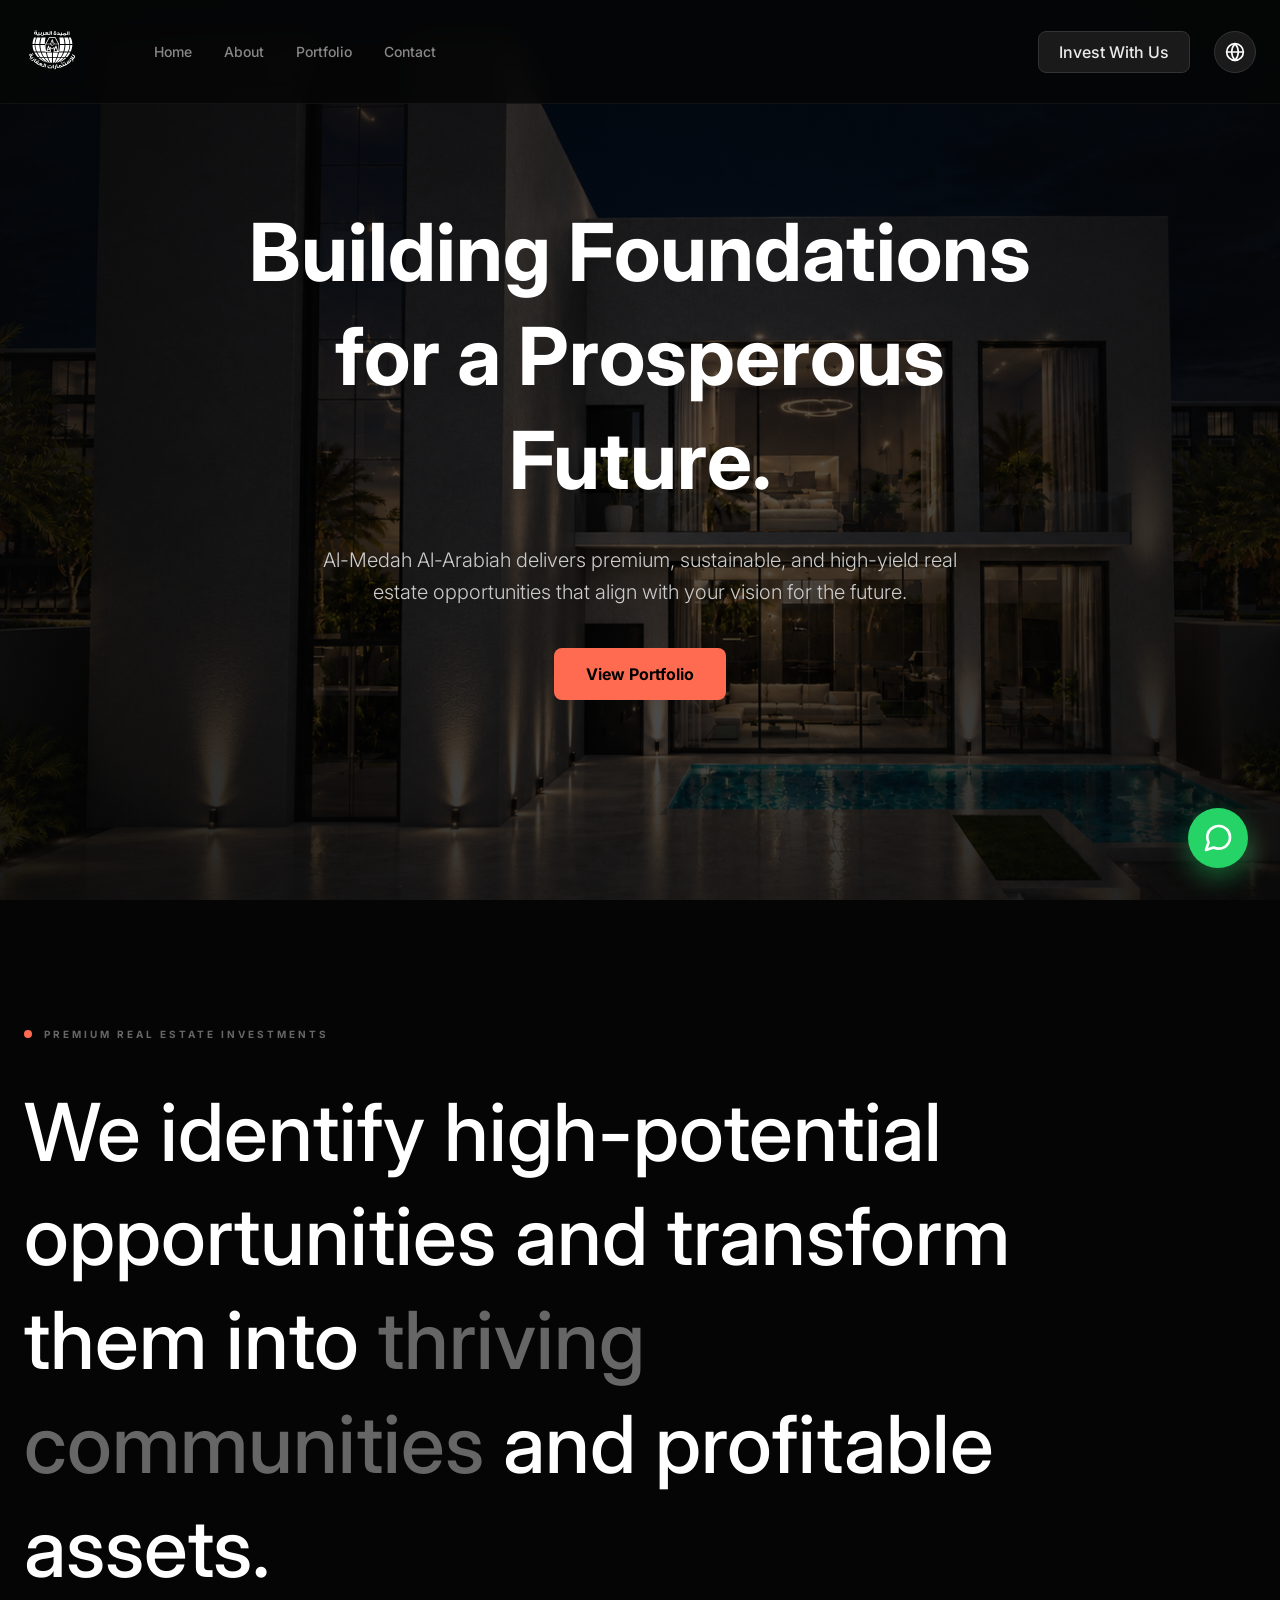
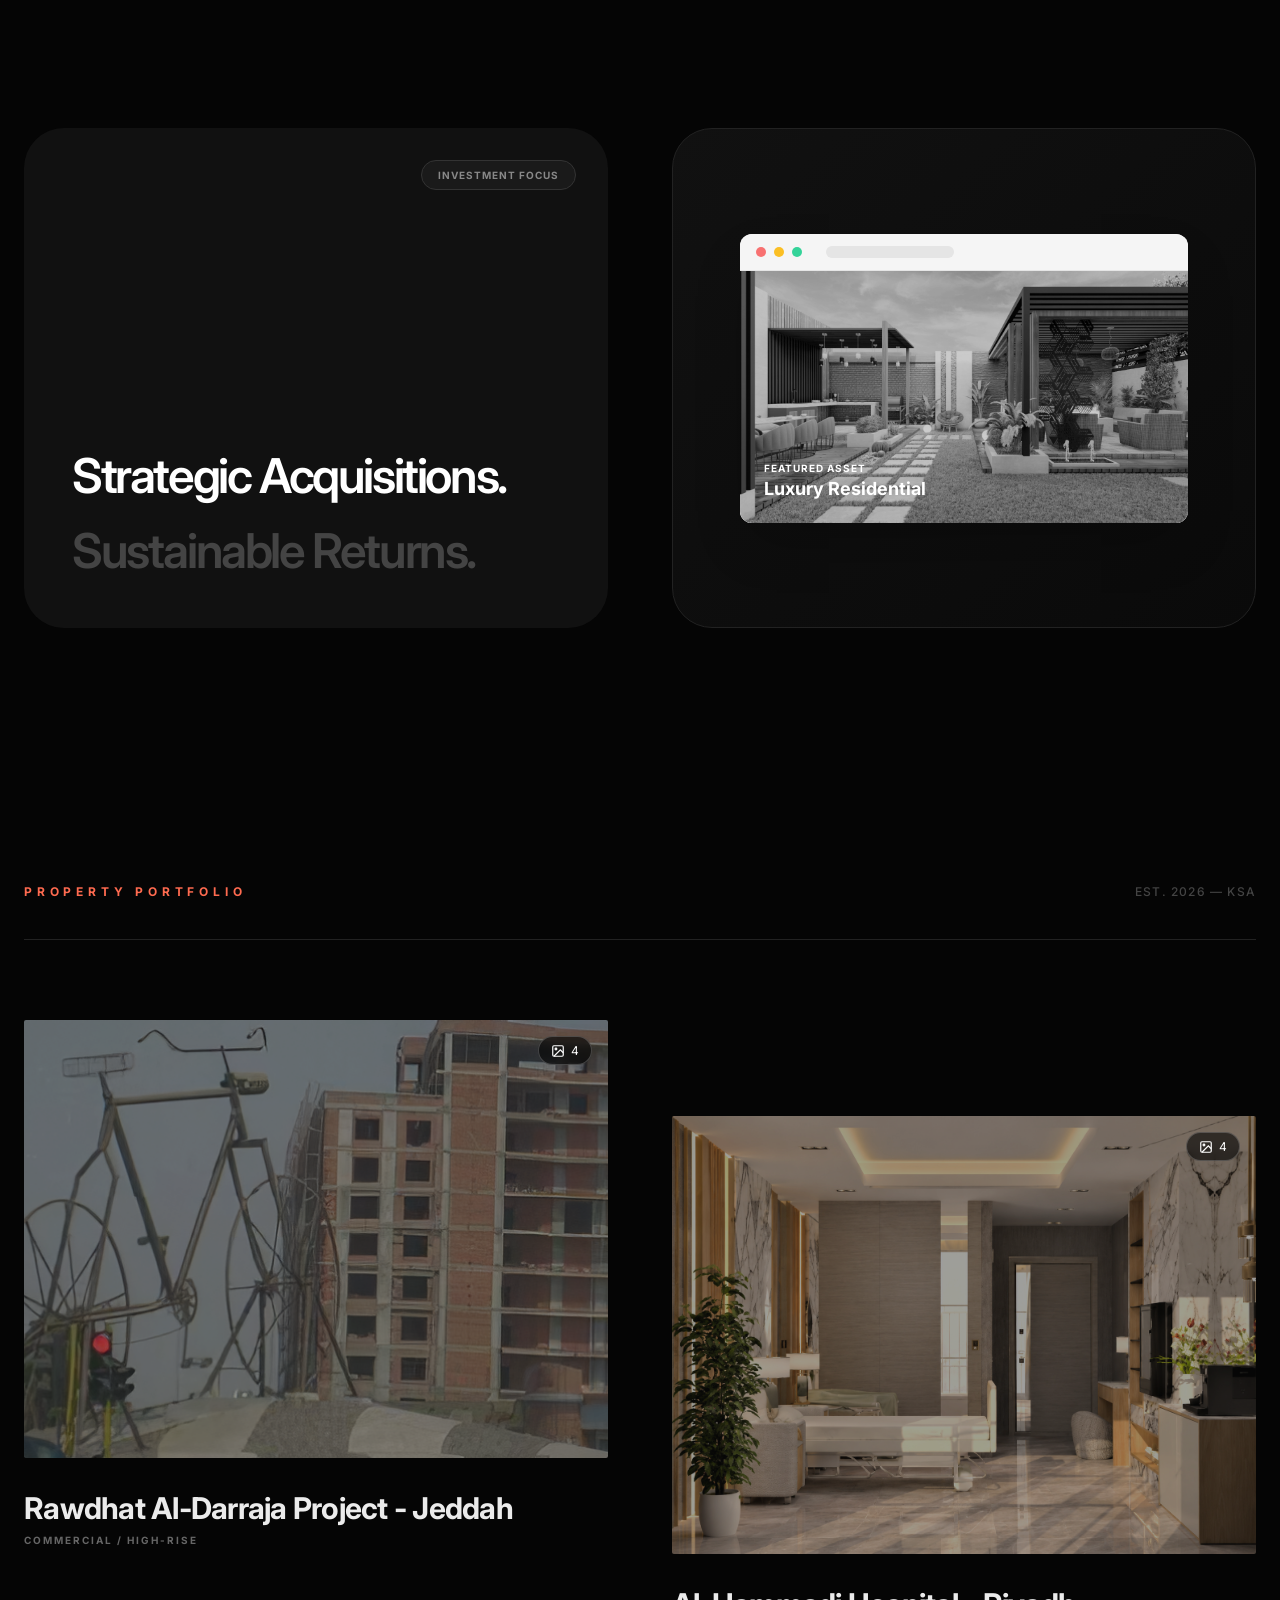
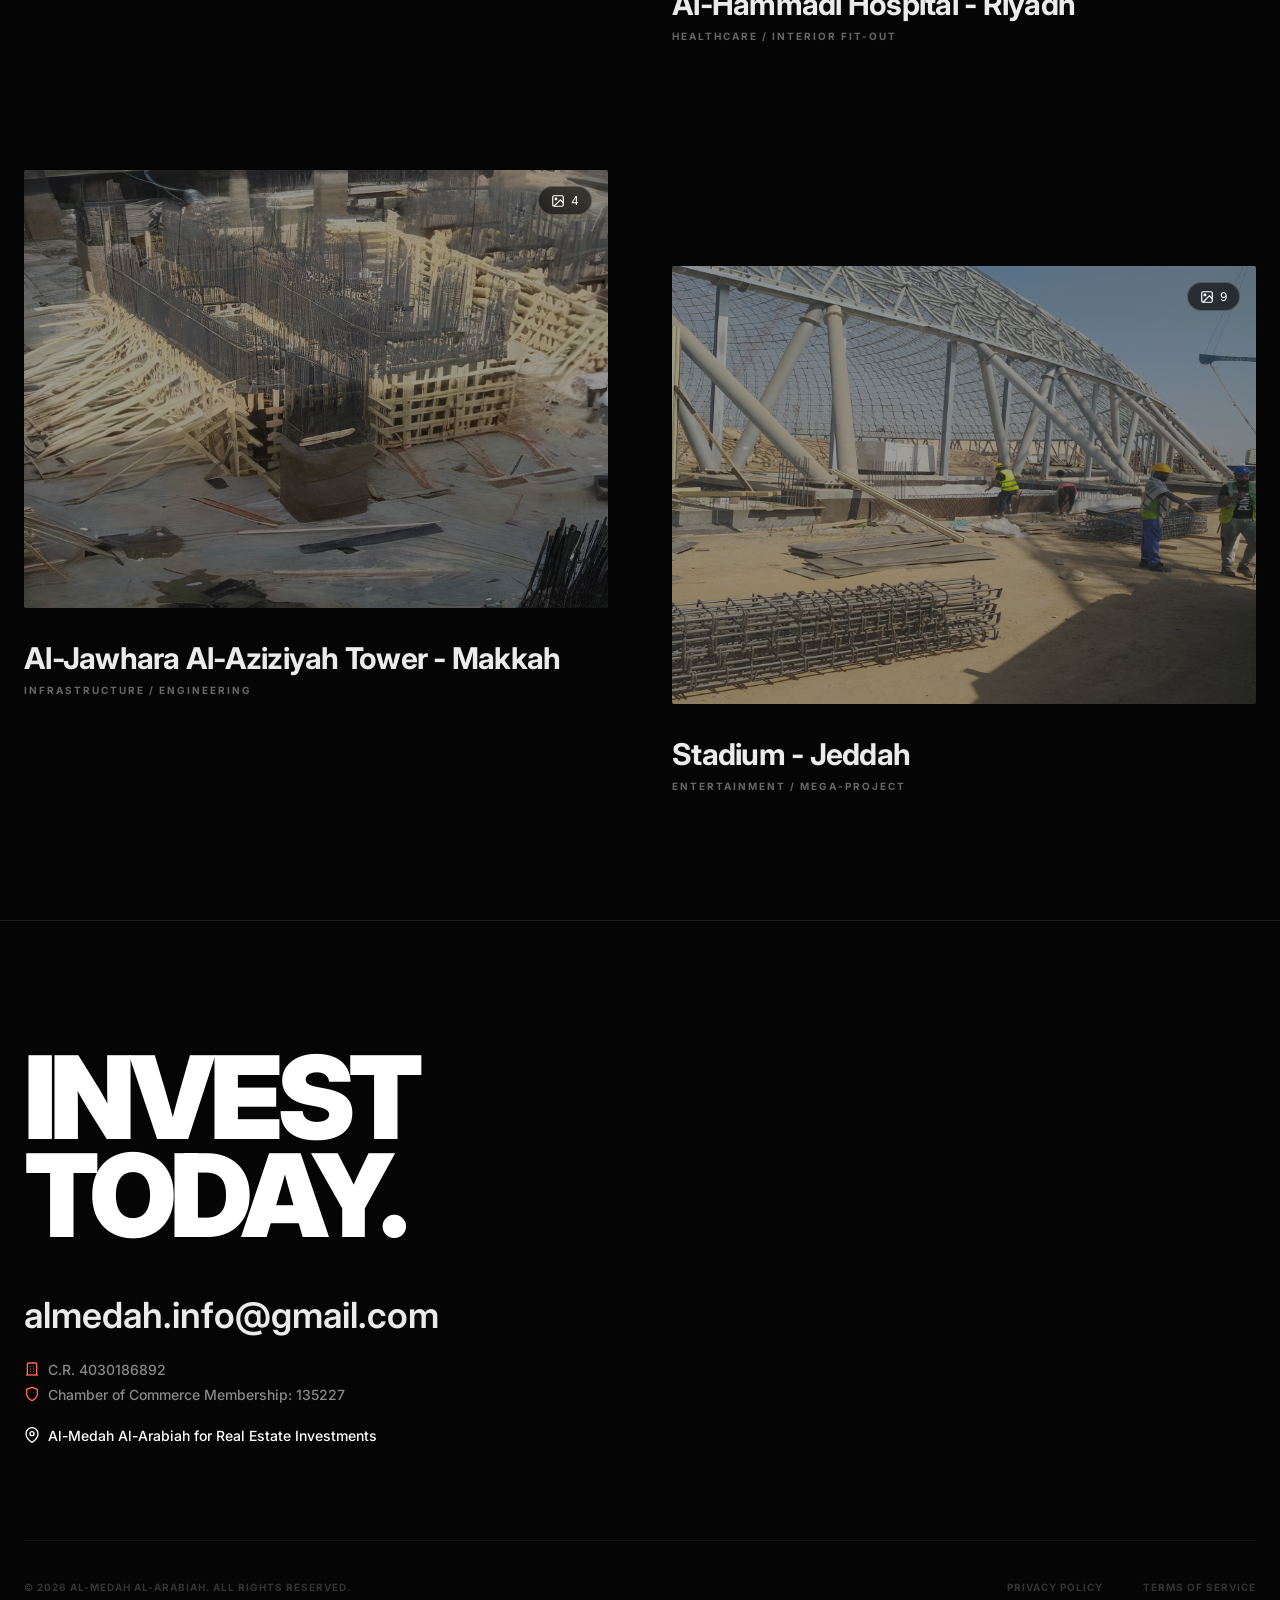
==== commit 60cf9ac1: "second commit" ====
--- a/index.html
+++ b/index.html
@@ -16,7 +16,7 @@
         <nav class="navbar">
             <div class="logo-container">
                 <a href="/" class="logo-link" style="direction: ltr;">
-                    <img src="images/logo.svg" alt="Al-Medah Logo" class="logo-svg" onerror="this.src='https://placehold.co/200x80/050505/ffffff?text=Al-Medah'">
+                    <img src="images/logo.svg?v=3" alt="Al-Medah Logo" class="logo-svg">
                 </a>
                 
                 <div class="nav-links">
@@ -53,7 +53,7 @@
         <!-- Hero Section -->
         <header id="home" class="hero">
             <div class="hero-bg">
-                <img src="https://images.unsplash.com/photo-1512917774080-9991f1c4c750?q=80&w=2070&auto=format&fit=crop" alt="Luxury Real Estate">
+                <img src="images/home.png?v=3" alt="Luxury Real Estate">
                 <div class="hero-overlay"></div>
                 <div class="hero-gradient"></div>
             </div>
@@ -100,7 +100,7 @@
                             <div class="mockup-url"></div>
                         </div>
                         <div class="mockup-body">
-                            <img src="https://images.unsplash.com/photo-1600596542815-ffad4c1539a9?q=80&w=1000&auto=format&fit=crop" alt="Architecture" class="grayscale-hover">
+                            <img src="images/villa.jpeg?v=3" alt="Architecture" class="grayscale-hover">
                             <div class="mockup-overlay"></div>
                             <div class="mockup-text text-block">
                                 <div class="mockup-label" data-en="Featured Asset" data-ar="أصل مميز">Featured Asset</div>
@@ -120,64 +120,52 @@
             </div>
 
             <div class="work-grid">
-                <!-- Project 1 -->
-                <article class="project-card reveal" onclick="openLightbox('bighouse')">
-                    <div class="project-img-wrap reveal-img">
-                        <img src="images/bighouse.jpeg" alt="Bighouse" class="project-img" onerror="this.src='https://images.unsplash.com/photo-1600607687939-ce8a6c25118c?q=80&w=1000&auto=format&fit=crop'">
-                        <div class="project-badge"><svg width="14" height="14" viewBox="0 0 24 24" fill="none" stroke="currentColor" stroke-width="2"><rect x="3" y="3" width="18" height="18" rx="2" ry="2"></rect><circle cx="8.5" cy="8.5" r="1.5"></circle><polyline points="21 15 16 10 5 21"></polyline></svg> 3</div>
-                    </div>
-                    <div class="project-info text-block">
-                        <h3 data-en="The Grand Residence" data-ar="الإقامة الكبرى">The Grand Residence</h3>
-                        <p class="project-cat" data-en="Residential / Luxury Estate" data-ar="سكني / عقار فاخر">Residential / Luxury Estate</p>
-                    </div>
-                    <p class="project-desc text-block" data-en="An architectural masterpiece offering expansive living spaces, private pools, and smart home integration. Designed for those who seek the pinnacle of comfort and exclusivity." data-ar="تحفة معمارية توفر مساحات معيشة واسعة ومسابح خاصة وتكامل المنازل الذكية. مصممة لمن يبحثون عن قمة الراحة والحصرية.">
-                        An architectural masterpiece offering expansive living spaces, private pools, and smart home integration. Designed for those who seek the pinnacle of comfort and exclusivity.
-                    </p>
-                </article>
-
-                <!-- Project 2 -->
-                <article class="project-card md-mt-24 reveal delay-100" onclick="openLightbox('villa')">
-                    <div class="project-img-wrap reveal-img">
-                        <img src="images/villa.jpeg" alt="Villa" class="project-img" onerror="this.src='https://images.unsplash.com/photo-1600585154340-be6161a56a0c?q=80&w=1000&auto=format&fit=crop'">
-                        <div class="project-badge"><svg width="14" height="14" viewBox="0 0 24 24" fill="none" stroke="currentColor" stroke-width="2"><rect x="3" y="3" width="18" height="18" rx="2" ry="2"></rect><circle cx="8.5" cy="8.5" r="1.5"></circle><polyline points="21 15 16 10 5 21"></polyline></svg> 5</div>
-                    </div>
-                    <div class="project-info text-block">
-                        <h3 data-en="The Signature Villa" data-ar="الفيلا المميزة">The Signature Villa</h3>
-                        <p class="project-cat" data-en="Residential / Premium Living" data-ar="سكني / حياة فاخرة">Residential / Premium Living</p>
-                    </div>
-                    <p class="project-desc text-block" data-en="A private sanctuary blending contemporary design with timeless elegance. Features include bespoke interiors, landscaped gardens, and unmatched privacy for the discerning homeowner." data-ar="ملاذ خاص يمزج بين التصميم المعاصر والأناقة الخالدة. تشمل الميزات تصاميم داخلية مخصصة وحدائق منسقة وخصوصية لا مثيل لها لأصحاب المنازل المميزين.">
-                        A private sanctuary blending contemporary design with timeless elegance. Features include bespoke interiors, landscaped gardens, and unmatched privacy for the discerning homeowner.
-                    </p>
-                </article>
-
-                <!-- Project 3 -->
-                <article class="project-card reveal" onclick="openLightbox('house')">
-                    <div class="project-img-wrap reveal-img">
-                        <img src="images/house1.jpeg" alt="House Project" class="project-img" onerror="this.src='https://images.unsplash.com/photo-1512917774080-9991f1c4c750?q=80&w=1000&auto=format&fit=crop'">
-                        <div class="project-badge"><svg width="14" height="14" viewBox="0 0 24 24" fill="none" stroke="currentColor" stroke-width="2"><rect x="3" y="3" width="18" height="18" rx="2" ry="2"></rect><circle cx="8.5" cy="8.5" r="1.5"></circle><polyline points="21 15 16 10 5 21"></polyline></svg> 2</div>
-                    </div>
-                    <div class="project-info text-block">
-                        <h3 data-en="The Family Home" data-ar="منزل العائلة">The Family Home</h3>
-                        <p class="project-cat" data-en="Residential / Family Living" data-ar="سكني / حياة عائلية">Residential / Family Living</p>
-                    </div>
-                    <p class="project-desc text-block" data-en="Thoughtfully designed for modern family life, this residence offers open-plan living, abundant natural light, and secure outdoor spaces. A perfect blend of comfort and functionality." data-ar="مصمم بعناية للحياة العائلية الحديثة، يوفر هذا المسكن مساحات معيشة مفتوحة وضوءاً طبيعياً وفيراً ومساحات خارجية آمنة. مزيج مثالي من الراحة والوظائف العملية.">
-                        Thoughtfully designed for modern family life, this residence offers open-plan living, abundant natural light, and secure outdoor spaces. A perfect blend of comfort and functionality.
-                    </p>
-                </article>
-
-                <!-- Project 4 -->
-                <article class="project-card md-mt-24 reveal delay-100" onclick="openLightbox('parking')">
-                    <div class="project-img-wrap reveal-img">
-                        <img src="images/parking.jpeg" alt="Parking Project" class="project-img" onerror="this.src='https://images.unsplash.com/photo-1486406146926-c627a92ad1ab?q=80&w=1000&auto=format&fit=crop'">
-                        <div class="project-badge"><svg width="14" height="14" viewBox="0 0 24 24" fill="none" stroke="currentColor" stroke-width="2"><rect x="3" y="3" width="18" height="18" rx="2" ry="2"></rect><circle cx="8.5" cy="8.5" r="1.5"></circle><polyline points="21 15 16 10 5 21"></polyline></svg> 2</div>
-                    </div>
-                    <div class="project-info text-block">
-                        <h3 data-en="The Urban Parking Hub" data-ar="مركز وقوف السيارات الحضري">The Urban Parking Hub</h3>
-                        <p class="project-cat" data-en="Commercial / Urban Infrastructure" data-ar="تجاري / بنية تحتية حضرية">Commercial / Urban Infrastructure</p>
-                    </div>
-                    <p class="project-desc text-block" data-en="A smart, multi-level parking facility designed to optimize urban space. Featuring advanced security systems and seamless access, it delivers a reliable infrastructure solution for modern developments." data-ar="منشأة وقوف سيارات ذكية متعددة المستويات مصممة لتحسين المساحات الحضرية. تتميز بأنظمة أمان متقدمة ووصول سلس، وتقدم حلاً بنيوياً موثوقاً للتطورات الحديثة.">
-                        A smart, multi-level parking facility designed to optimize urban space. Featuring advanced security systems and seamless access, it delivers a reliable infrastructure solution for modern developments.
-                    </p>
+                <!-- Project 1: Building (PNG) -->
+                <article class="project-card reveal" onclick="openLightbox('building')">
+                    <div class="project-img-wrap reveal-img">
+                        <img src="images/building(cover).png?v=3" alt="Rawdhat Al-Darraja Project" class="project-img">
+                        <div class="project-badge"><svg width="14" height="14" viewBox="0 0 24 24" fill="none" stroke="currentColor" stroke-width="2"><rect x="3" y="3" width="18" height="18" rx="2" ry="2"></rect><circle cx="8.5" cy="8.5" r="1.5"></circle><polyline points="21 15 16 10 5 21"></polyline></svg> 4</div>
+                    </div>
+                    <div class="project-info text-block">
+                        <h3 data-en="Rawdhat Al-Darraja Project - Jeddah" data-ar="مشروع روضة الدراجة - جدة">Rawdhat Al-Darraja Project - Jeddah</h3>
+                        <p class="project-cat" data-en="Commercial / High-Rise" data-ar="تجاري / أبراج عالية">Commercial / High-Rise</p>
+                    </div>
+                </article>
+
+                <!-- Project 2: Hospital (JPG) -->
+                <article class="project-card md-mt-24 reveal delay-100" onclick="openLightbox('hospital')">
+                    <div class="project-img-wrap reveal-img">
+                        <img src="images/hospital(cover).jpg?v=3" alt="Al-Hammadi Hospital" class="project-img">
+                        <div class="project-badge"><svg width="14" height="14" viewBox="0 0 24 24" fill="none" stroke="currentColor" stroke-width="2"><rect x="3" y="3" width="18" height="18" rx="2" ry="2"></rect><circle cx="8.5" cy="8.5" r="1.5"></circle><polyline points="21 15 16 10 5 21"></polyline></svg> 4</div>
+                    </div>
+                    <div class="project-info text-block">
+                        <h3 data-en="Al-Hammadi Hospital - Riyadh" data-ar="مستشفى الحمادي - الرياض">Al-Hammadi Hospital - Riyadh</h3>
+                        <p class="project-cat" data-en="Healthcare / Interior Fit-out" data-ar="رعاية صحية / تجهيز داخلي">Healthcare / Interior Fit-out</p>
+                    </div>
+                </article>
+
+                <!-- Project 3: Something (PNG) -->
+                <article class="project-card reveal" onclick="openLightbox('something')">
+                    <div class="project-img-wrap reveal-img">
+                        <img src="images/something(cover).png?v=3" alt="Al-Jawhara Al-Aziziyah Tower" class="project-img">
+                        <div class="project-badge"><svg width="14" height="14" viewBox="0 0 24 24" fill="none" stroke="currentColor" stroke-width="2"><rect x="3" y="3" width="18" height="18" rx="2" ry="2"></rect><circle cx="8.5" cy="8.5" r="1.5"></circle><polyline points="21 15 16 10 5 21"></polyline></svg> 4</div>
+                    </div>
+                    <div class="project-info text-block">
+                        <h3 data-en="Al-Jawhara Al-Aziziyah Tower - Makkah" data-ar="برج الجوهرة العزيزية - مكة">Al-Jawhara Al-Aziziyah Tower - Makkah</h3>
+                        <p class="project-cat" data-en="Infrastructure / Engineering" data-ar="بنية تحتية / هندسة">Infrastructure / Engineering</p>
+                    </div>
+                </article>
+
+                <!-- Project 4: Stadium (PNG) -->
+                <article class="project-card md-mt-24 reveal delay-100" onclick="openLightbox('stadium')">
+                    <div class="project-img-wrap reveal-img">
+                        <img src="images/stadium(cover).png?v=3" alt="Stadium Project" class="project-img">
+                        <div class="project-badge"><svg width="14" height="14" viewBox="0 0 24 24" fill="none" stroke="currentColor" stroke-width="2"><rect x="3" y="3" width="18" height="18" rx="2" ry="2"></rect><circle cx="8.5" cy="8.5" r="1.5"></circle><polyline points="21 15 16 10 5 21"></polyline></svg> 9</div>
+                    </div>
+                    <div class="project-info text-block">
+                        <h3 data-en="Stadium - Jeddah" data-ar="ملعب ستاد - جدة">Stadium - Jeddah</h3>
+                        <p class="project-cat" data-en="Entertainment / Mega-Project" data-ar="ترفيه / مشروع ضخم">Entertainment / Mega-Project</p>
+                    </div>
                 </article>
             </div>
         </section>
@@ -190,7 +178,7 @@
                         INVEST<br />TODAY.
                     </h2>
                     <div class="footer-contact">
-                        <a href="mailto:info@almedah.com" class="footer-email" style="direction: ltr;">info@almedah.com</a>
+                        <a href="mailto:almedah.info@gmail.com" class="footer-email" style="direction: ltr;">almedah.info@gmail.com</a>
                         <div class="footer-details">
                             <p><svg width="16" height="16" viewBox="0 0 24 24" fill="none" stroke="#FF6B50" stroke-width="2"><path d="M3 21h18"></path><path d="M9 8h1"></path><path d="M9 12h1"></path><path d="M9 16h1"></path><path d="M14 8h1"></path><path d="M14 12h1"></path><path d="M14 16h1"></path><path d="M5 21V5a2 2 0 0 1 2-2h10a2 2 0 0 1 2 2v16"></path></svg> <span data-en="C.R. 4030186892" data-ar="السجل التجاري 4030186892">C.R. 4030186892</span></p>
                             <p><svg width="16" height="16" viewBox="0 0 24 24" fill="none" stroke="#FF6B50" stroke-width="2"><path d="M12 22s8-4 8-10V5l-8-3-8 3v7c0 6 8 10 8 10z"></path></svg> <span data-en="Chamber of Commerce Membership: 135227" data-ar="عضوية غرفة التجارة: 135227">Chamber of Commerce Membership: 135227</span></p>
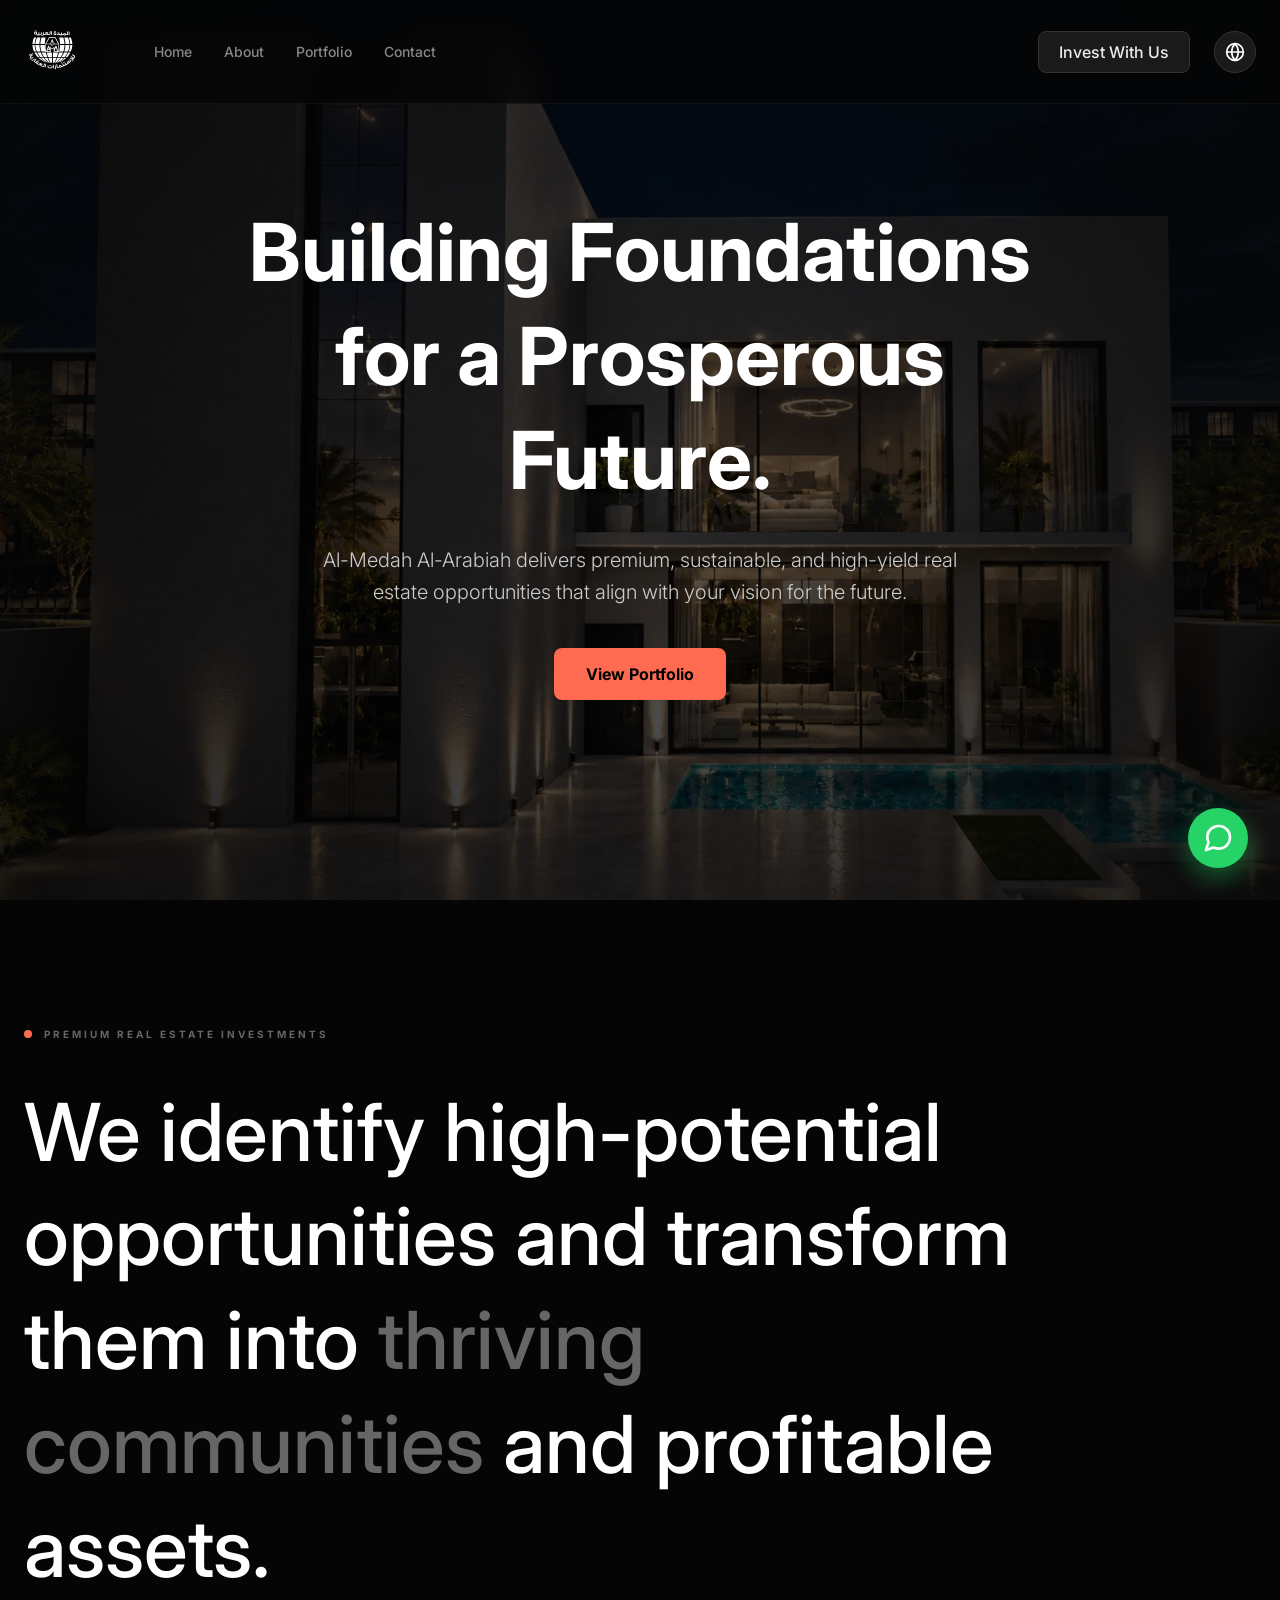
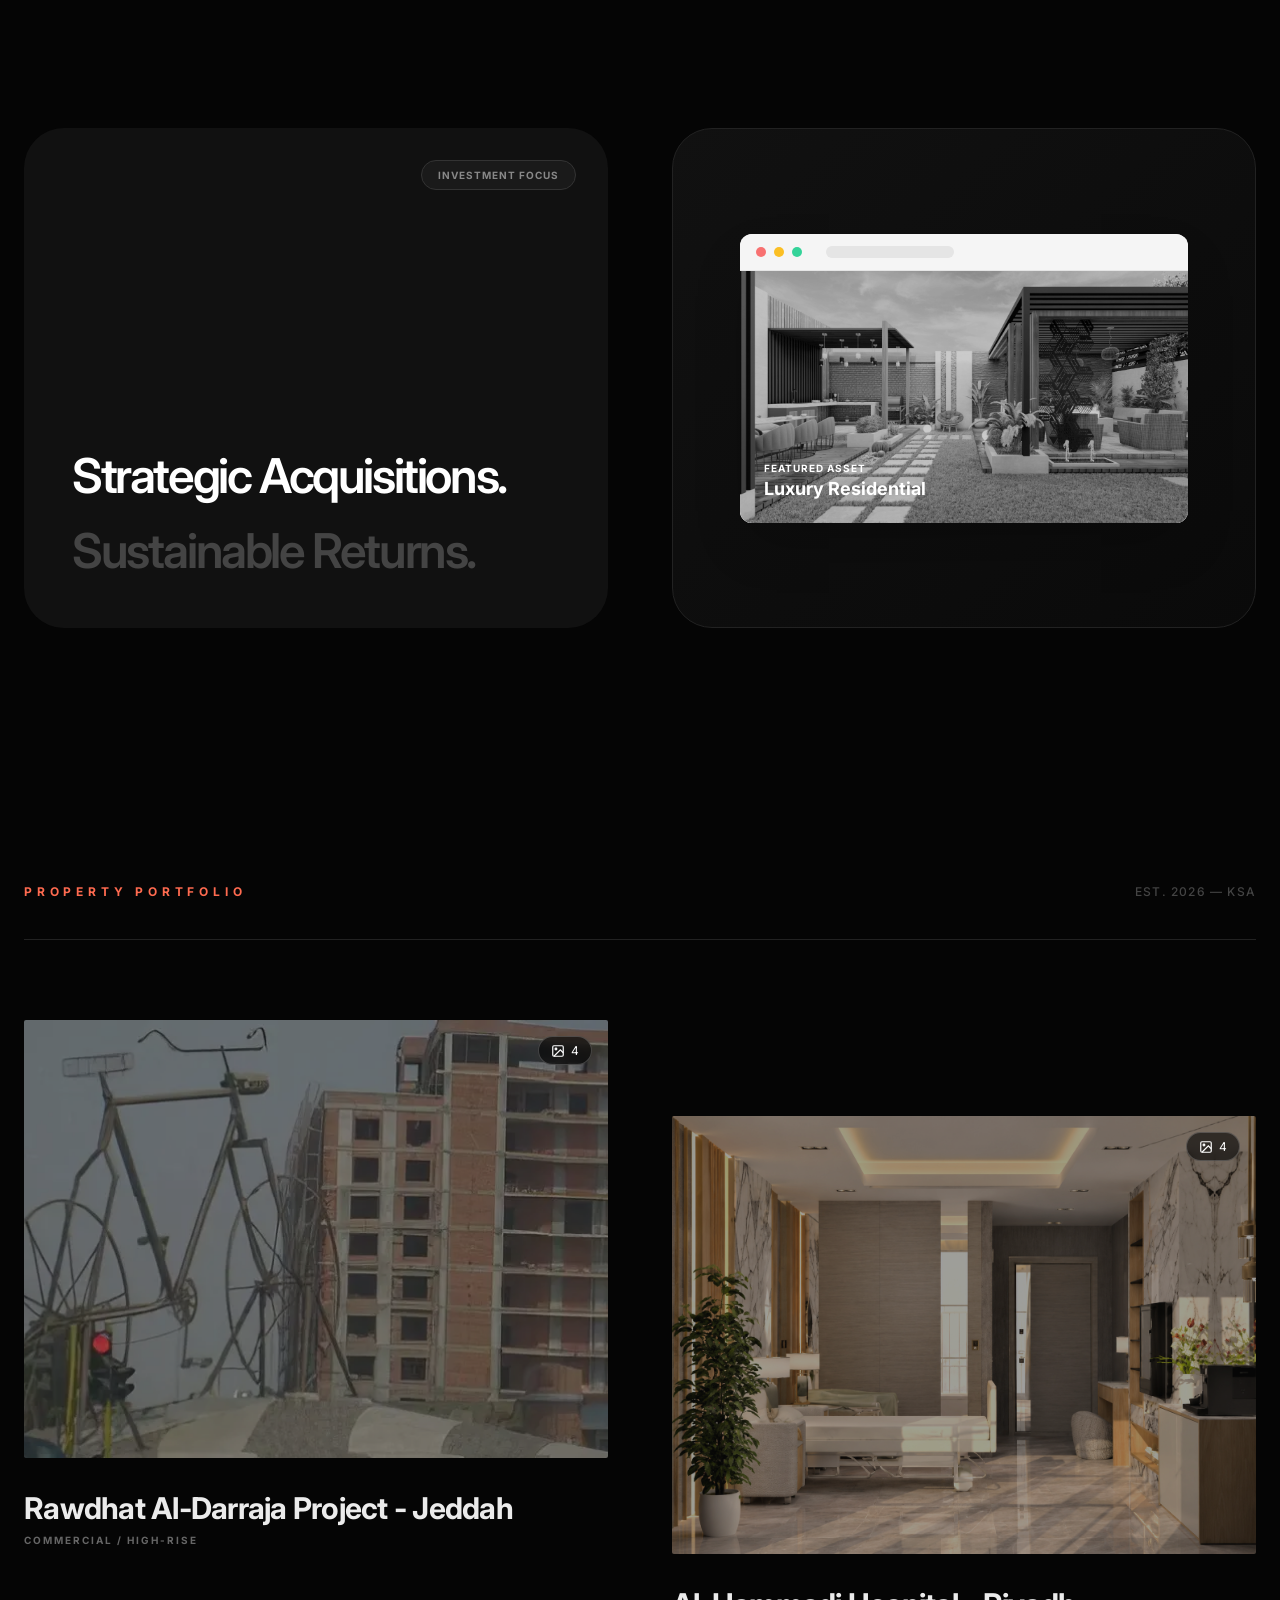
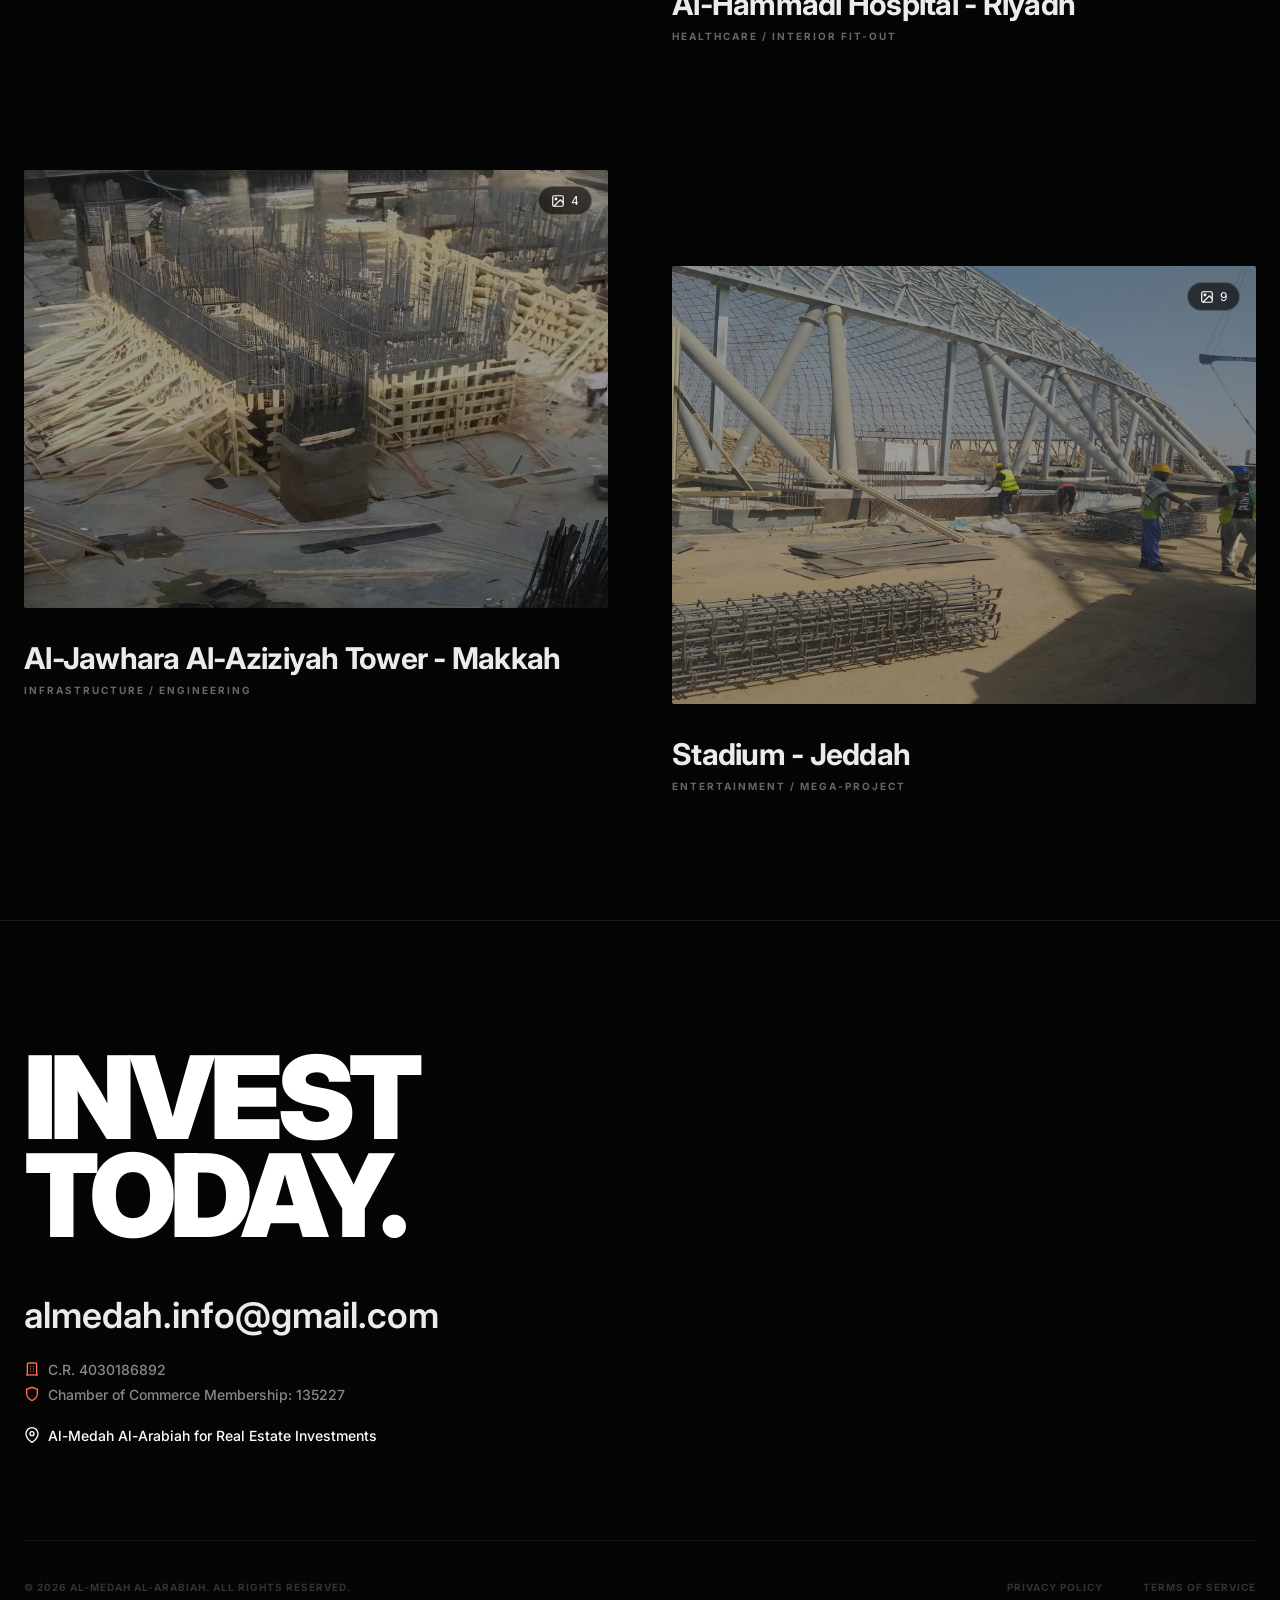
==== commit 8d182cb3: "using lightweight images format webp instead of png" ====
--- a/index.html
+++ b/index.html
@@ -16,7 +16,7 @@
         <nav class="navbar">
             <div class="logo-container">
                 <a href="/" class="logo-link" style="direction: ltr;">
-                    <img src="images/logo.svg?v=3" alt="Al-Medah Logo" class="logo-svg">
+                    <img src="images/logo.svg?v=4" alt="Al-Medah Logo" class="logo-svg">
                 </a>
                 
                 <div class="nav-links">
@@ -53,7 +53,7 @@
         <!-- Hero Section -->
         <header id="home" class="hero">
             <div class="hero-bg">
-                <img src="images/home.png?v=3" alt="Luxury Real Estate">
+                <img src="images/home.webp?v=4" alt="Luxury Real Estate">
                 <div class="hero-overlay"></div>
                 <div class="hero-gradient"></div>
             </div>
@@ -100,7 +100,8 @@
                             <div class="mockup-url"></div>
                         </div>
                         <div class="mockup-body">
-                            <img src="images/villa.jpeg?v=3" alt="Architecture" class="grayscale-hover">
+                            <!-- Villa is still JPG as requested -->
+                            <img src="images/villa.jpeg?v=4" alt="Architecture" class="grayscale-hover">
                             <div class="mockup-overlay"></div>
                             <div class="mockup-text text-block">
                                 <div class="mockup-label" data-en="Featured Asset" data-ar="أصل مميز">Featured Asset</div>
@@ -120,10 +121,10 @@
             </div>
 
             <div class="work-grid">
-                <!-- Project 1: Building (PNG) -->
+                <!-- Project 1: Building (WebP) -->
                 <article class="project-card reveal" onclick="openLightbox('building')">
                     <div class="project-img-wrap reveal-img">
-                        <img src="images/building(cover).png?v=3" alt="Rawdhat Al-Darraja Project" class="project-img">
+                        <img src="images/building(cover).webp?v=4" alt="Rawdhat Al-Darraja Project" class="project-img">
                         <div class="project-badge"><svg width="14" height="14" viewBox="0 0 24 24" fill="none" stroke="currentColor" stroke-width="2"><rect x="3" y="3" width="18" height="18" rx="2" ry="2"></rect><circle cx="8.5" cy="8.5" r="1.5"></circle><polyline points="21 15 16 10 5 21"></polyline></svg> 4</div>
                     </div>
                     <div class="project-info text-block">
@@ -132,10 +133,10 @@
                     </div>
                 </article>
 
-                <!-- Project 2: Hospital (JPG) -->
+                <!-- Project 2: Hospital (WebP) -->
                 <article class="project-card md-mt-24 reveal delay-100" onclick="openLightbox('hospital')">
                     <div class="project-img-wrap reveal-img">
-                        <img src="images/hospital(cover).jpg?v=3" alt="Al-Hammadi Hospital" class="project-img">
+                        <img src="images/hospital(cover).jpg" alt="Al-Hammadi Hospital" class="project-img">
                         <div class="project-badge"><svg width="14" height="14" viewBox="0 0 24 24" fill="none" stroke="currentColor" stroke-width="2"><rect x="3" y="3" width="18" height="18" rx="2" ry="2"></rect><circle cx="8.5" cy="8.5" r="1.5"></circle><polyline points="21 15 16 10 5 21"></polyline></svg> 4</div>
                     </div>
                     <div class="project-info text-block">
@@ -144,10 +145,10 @@
                     </div>
                 </article>
 
-                <!-- Project 3: Something (PNG) -->
+                <!-- Project 3: Something (WebP) -->
                 <article class="project-card reveal" onclick="openLightbox('something')">
                     <div class="project-img-wrap reveal-img">
-                        <img src="images/something(cover).png?v=3" alt="Al-Jawhara Al-Aziziyah Tower" class="project-img">
+                        <img src="images/something(cover).webp?v=4" alt="Al-Jawhara Al-Aziziyah Tower" class="project-img">
                         <div class="project-badge"><svg width="14" height="14" viewBox="0 0 24 24" fill="none" stroke="currentColor" stroke-width="2"><rect x="3" y="3" width="18" height="18" rx="2" ry="2"></rect><circle cx="8.5" cy="8.5" r="1.5"></circle><polyline points="21 15 16 10 5 21"></polyline></svg> 4</div>
                     </div>
                     <div class="project-info text-block">
@@ -156,10 +157,10 @@
                     </div>
                 </article>
 
-                <!-- Project 4: Stadium (PNG) -->
+                <!-- Project 4: Stadium (WebP) -->
                 <article class="project-card md-mt-24 reveal delay-100" onclick="openLightbox('stadium')">
                     <div class="project-img-wrap reveal-img">
-                        <img src="images/stadium(cover).png?v=3" alt="Stadium Project" class="project-img">
+                        <img src="images/stadium(cover).webp?v=4" alt="Stadium Project" class="project-img">
                         <div class="project-badge"><svg width="14" height="14" viewBox="0 0 24 24" fill="none" stroke="currentColor" stroke-width="2"><rect x="3" y="3" width="18" height="18" rx="2" ry="2"></rect><circle cx="8.5" cy="8.5" r="1.5"></circle><polyline points="21 15 16 10 5 21"></polyline></svg> 9</div>
                     </div>
                     <div class="project-info text-block">
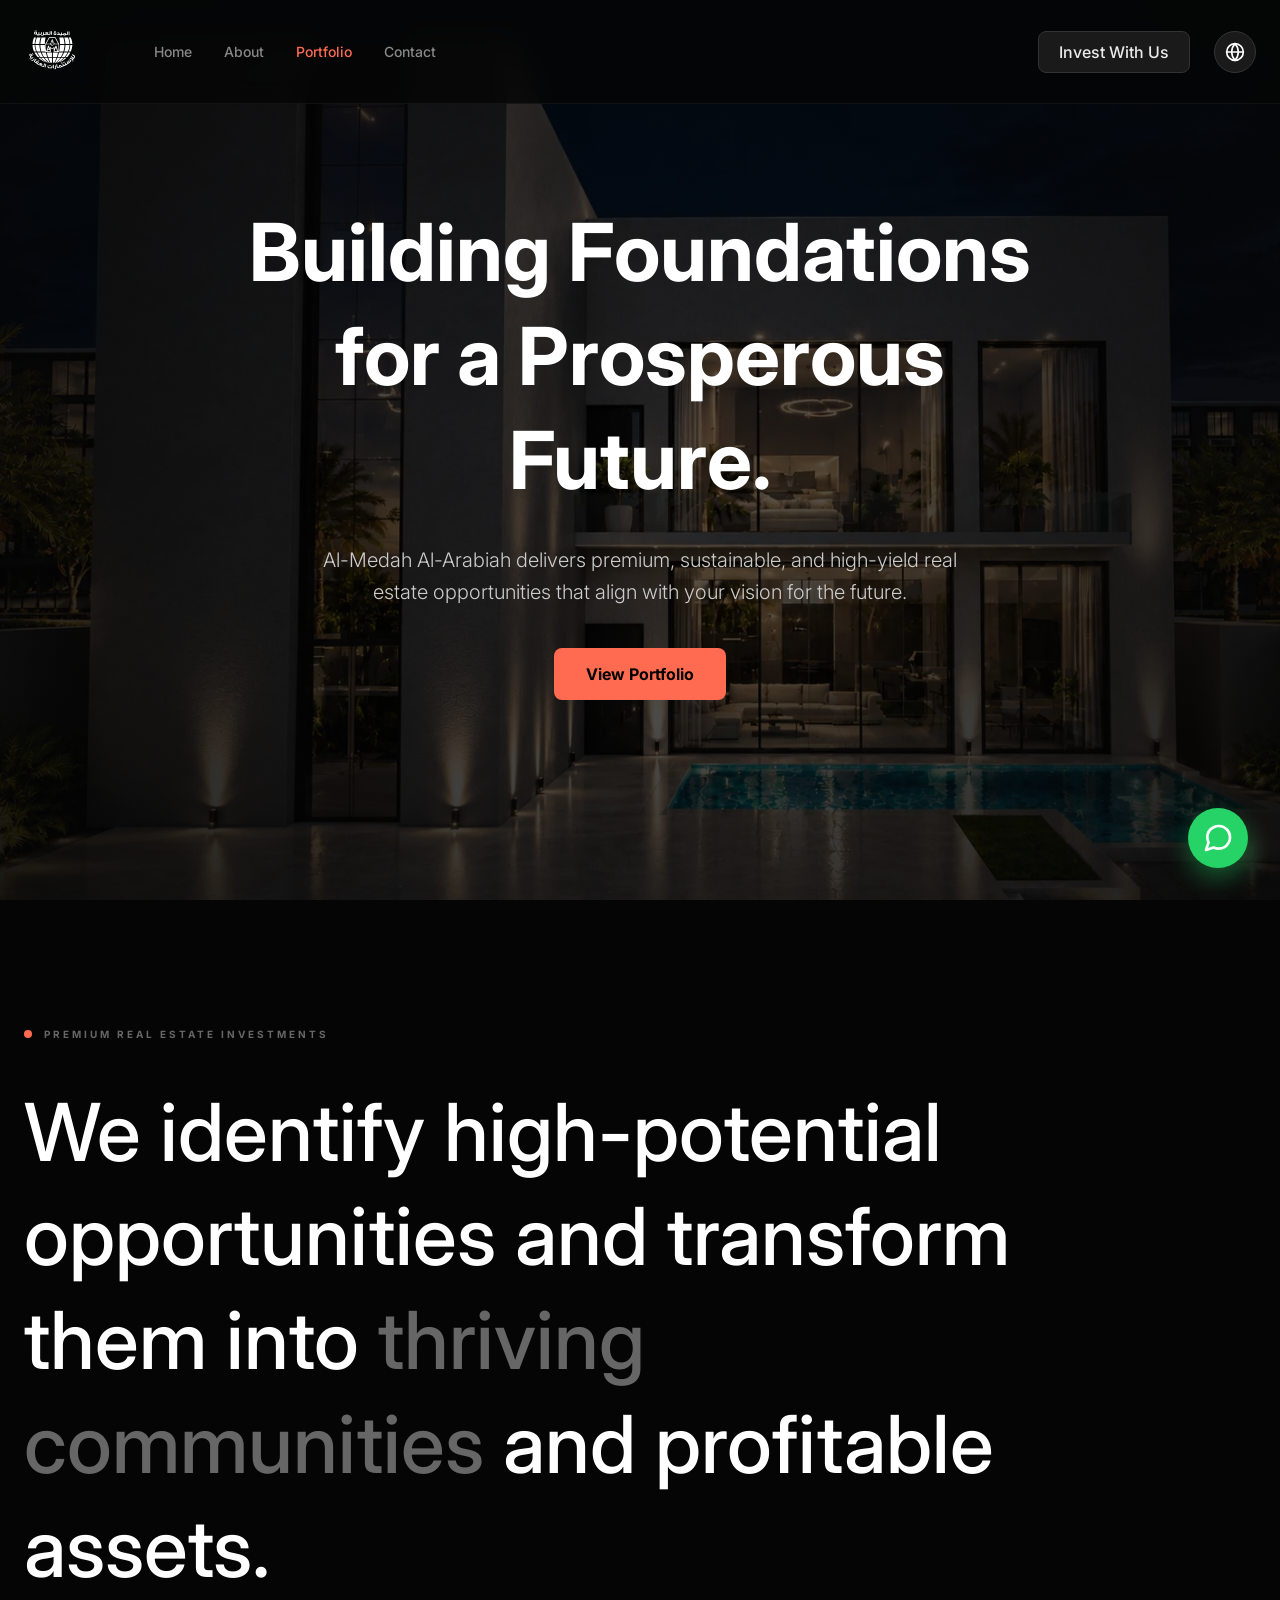
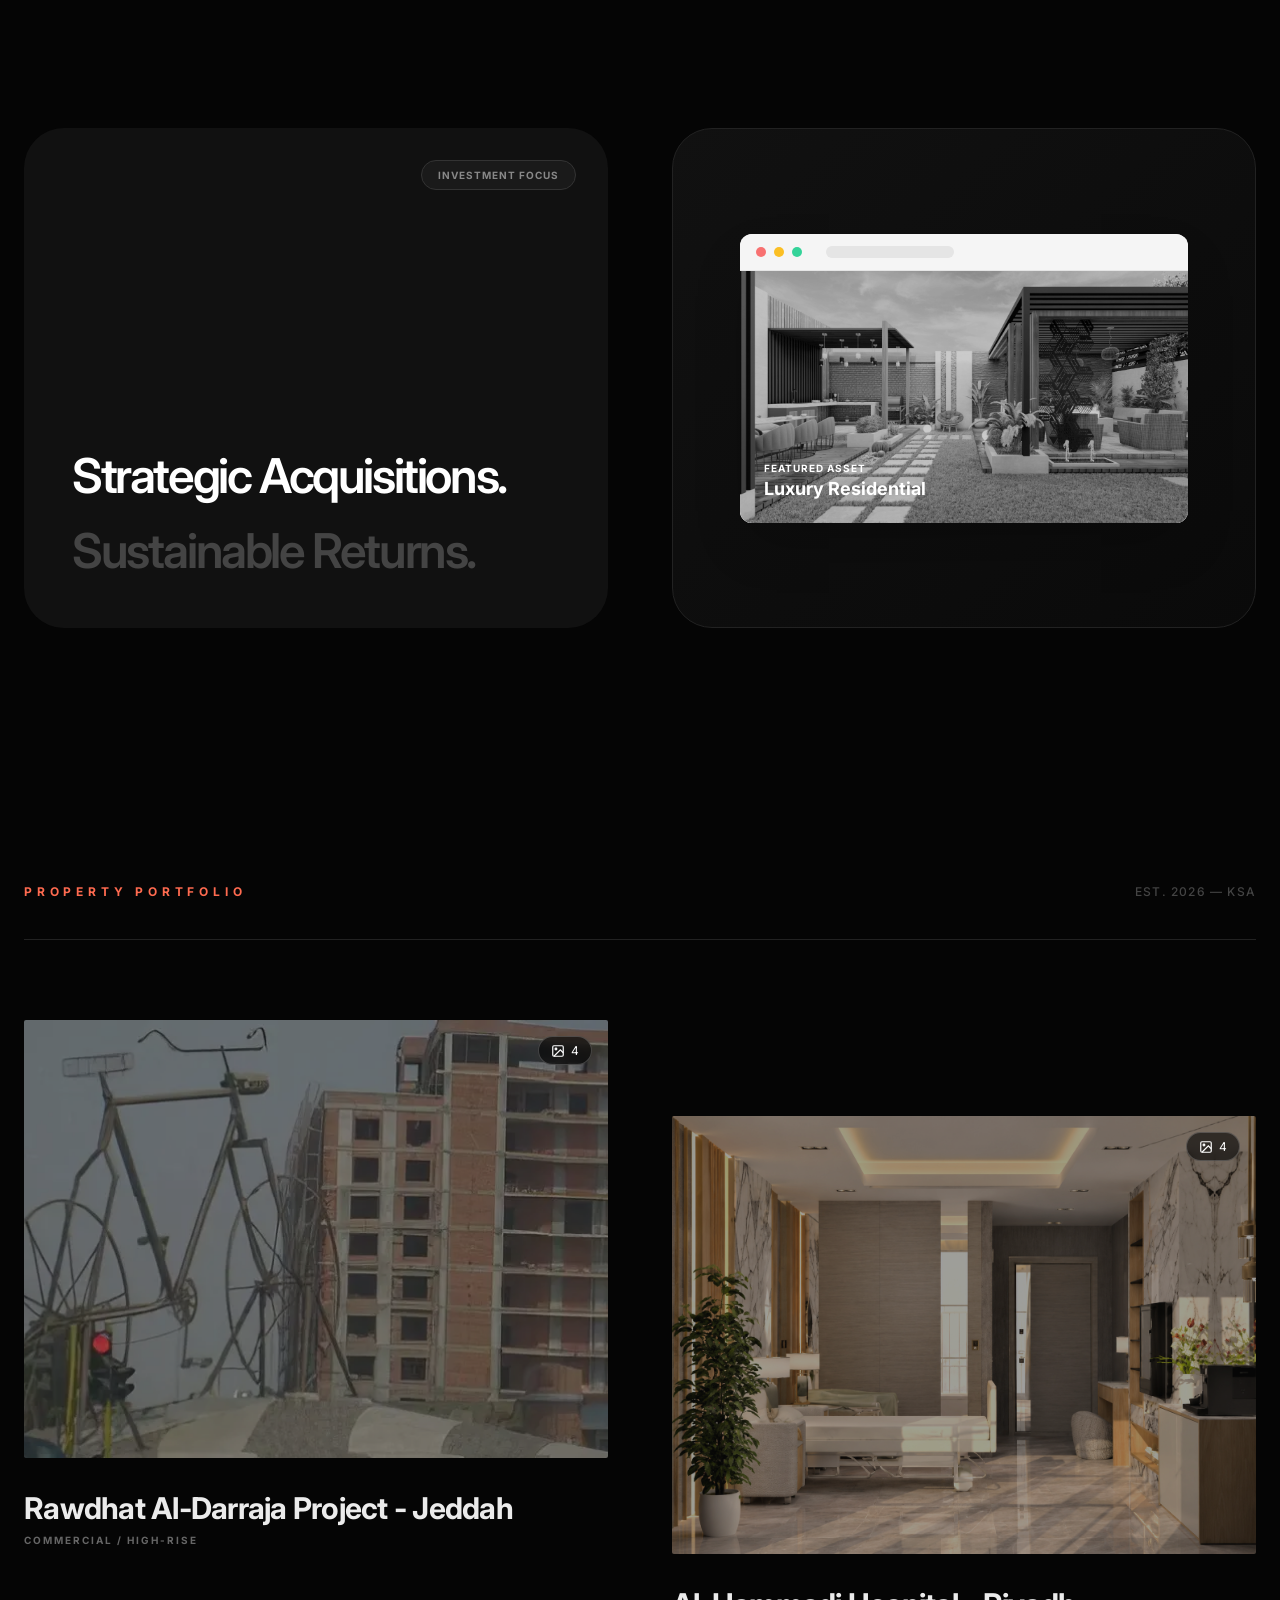
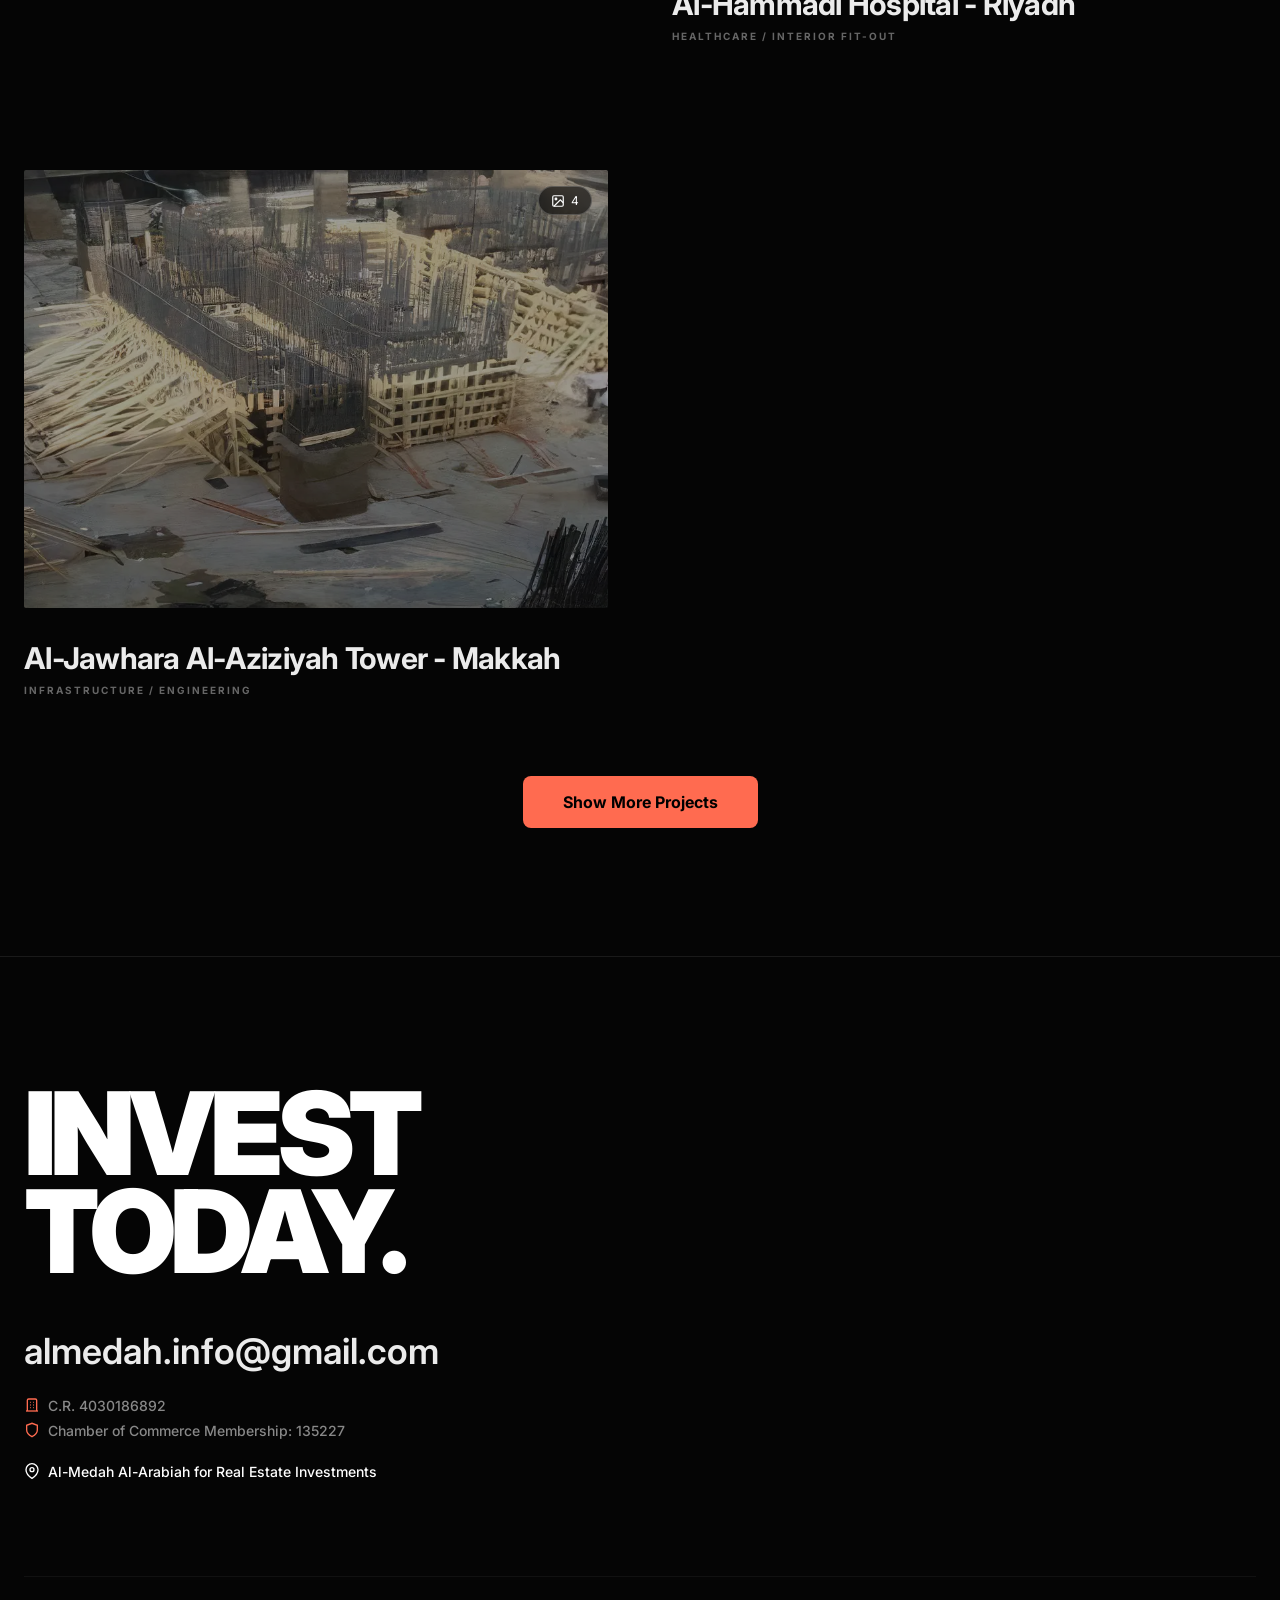
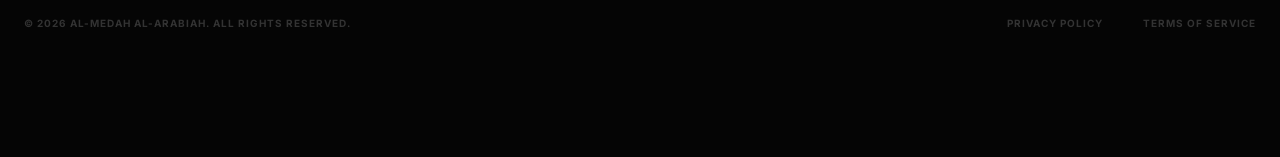
==== commit 96750869: "Adding more projects in a different page projects.html, language dont turn back to EN when refresh t" ====
--- a/index.html
+++ b/index.html
@@ -15,20 +15,20 @@
         <!-- Top Navigation -->
         <nav class="navbar">
             <div class="logo-container">
-                <a href="/" class="logo-link" style="direction: ltr;">
-                    <img src="images/logo.svg?v=4" alt="Al-Medah Logo" class="logo-svg">
+                <a href="index.html" class="logo-link" style="direction: ltr;">
+                    <img src="images/logo.svg?v=5" alt="Al-Medah Logo" class="logo-svg">
                 </a>
                 
                 <div class="nav-links">
-                    <a href="#home" data-en="Home" data-ar="الرئيسية" class="nav-link">Home</a>
-                    <a href="#about" data-en="About" data-ar="من نحن" class="nav-link">About</a>
-                    <a href="#work" data-en="Portfolio" data-ar="محفظة الأعمال" class="nav-link">Portfolio</a>
-                    <a href="#contact" data-en="Contact" data-ar="اتصل بنا" class="nav-link">Contact</a>
+                    <a href="index.html#home" data-en="Home" data-ar="الرئيسية" class="nav-link">Home</a>
+                    <a href="index.html#about" data-en="About" data-ar="من نحن" class="nav-link">About</a>
+                    <a href="projects.html" data-en="Portfolio" data-ar="محفظة الأعمال" class="nav-link active">Portfolio</a>
+                    <a href="index.html#contact" data-en="Contact" data-ar="اتصل بنا" class="nav-link">Contact</a>
                 </div>
             </div>
 
             <div class="nav-controls">
-                <a href="#contact" class="btn-invest" data-en="Invest With Us" data-ar="استثمر معنا">
+                <a href="index.html#contact" class="btn-invest" data-en="Invest With Us" data-ar="استثمر معنا">
                     Invest With Us
                 </a>
 
@@ -44,16 +44,16 @@
 
         <!-- Mobile Menu Dropdown -->
         <div id="mobile-menu" class="mobile-menu">
-            <a href="#home" data-en="Home" data-ar="الرئيسية">Home</a>
-            <a href="#about" data-en="About" data-ar="من نحن">About</a>
-            <a href="#work" data-en="Portfolio" data-ar="محفظة الأعمال">Portfolio</a>
-            <a href="#contact" data-en="Contact" data-ar="اتصل بنا">Contact</a>
+            <a href="index.html#home" data-en="Home" data-ar="الرئيسية">Home</a>
+            <a href="index.html#about" data-en="About" data-ar="من نحن">About</a>
+            <a href="projects.html" data-en="Portfolio" data-ar="محفظة الأعمال">Portfolio</a>
+            <a href="index.html#contact" data-en="Contact" data-ar="اتصل بنا">Contact</a>
         </div>
 
         <!-- Hero Section -->
         <header id="home" class="hero">
             <div class="hero-bg">
-                <img src="images/home.webp?v=4" alt="Luxury Real Estate">
+                <img src="images/home.webp?v=5" alt="Luxury Real Estate">
                 <div class="hero-overlay"></div>
                 <div class="hero-gradient"></div>
             </div>
@@ -65,7 +65,7 @@
                 <p data-en="Al-Medah Al-Arabiah delivers premium, sustainable, and high-yield real estate opportunities that align with your vision for the future." data-ar="تقدم الميدة العربية فرصاً عقارية فاخرة ومستدامة وعالية العائد تتوافق مع رؤيتك للمستقبل.">
                     Al-Medah Al-Arabiah delivers premium, sustainable, and high-yield real estate opportunities that align with your vision for the future.
                 </p>
-                <a href="#work" class="btn-primary" data-en="View Portfolio" data-ar="استعرض المحفظة">
+                <a href="projects.html" class="btn-primary" data-en="View Portfolio" data-ar="استعرض المحفظة">
                     View Portfolio
                 </a>
             </div>
@@ -100,8 +100,7 @@
                             <div class="mockup-url"></div>
                         </div>
                         <div class="mockup-body">
-                            <!-- Villa is still JPG as requested -->
-                            <img src="images/villa.jpeg?v=4" alt="Architecture" class="grayscale-hover">
+                            <img src="images/villa.jpeg?v=5" alt="Architecture" class="grayscale-hover">
                             <div class="mockup-overlay"></div>
                             <div class="mockup-text text-block">
                                 <div class="mockup-label" data-en="Featured Asset" data-ar="أصل مميز">Featured Asset</div>
@@ -113,7 +112,7 @@
             </div>
         </section>
 
-        <!-- Work Gallery -->
+        <!-- Featured Work Gallery (Limited to 3) -->
         <section id="work" class="section-container">
             <div class="section-header reveal">
                 <h2 class="header-label" data-en="Property Portfolio" data-ar="محفظة العقارات">Property Portfolio</h2>
@@ -121,53 +120,54 @@
             </div>
 
             <div class="work-grid">
-                <!-- Project 1: Building (WebP) -->
-                <article class="project-card reveal" onclick="openLightbox('building')">
-                    <div class="project-img-wrap reveal-img">
-                        <img src="images/building(cover).webp?v=4" alt="Rawdhat Al-Darraja Project" class="project-img">
-                        <div class="project-badge"><svg width="14" height="14" viewBox="0 0 24 24" fill="none" stroke="currentColor" stroke-width="2"><rect x="3" y="3" width="18" height="18" rx="2" ry="2"></rect><circle cx="8.5" cy="8.5" r="1.5"></circle><polyline points="21 15 16 10 5 21"></polyline></svg> 4</div>
-                    </div>
-                    <div class="project-info text-block">
-                        <h3 data-en="Rawdhat Al-Darraja Project - Jeddah" data-ar="مشروع روضة الدراجة - جدة">Rawdhat Al-Darraja Project - Jeddah</h3>
-                        <p class="project-cat" data-en="Commercial / High-Rise" data-ar="تجاري / أبراج عالية">Commercial / High-Rise</p>
-                    </div>
+                <!-- Project 1: Building -->
+                <article class="project-card reveal">
+                    <a href="projects.html" class="project-link-wrapper">
+                        <div class="project-img-wrap reveal-img">
+                            <img src="images/building(cover).webp?v=5" alt="Rawdhat Al-Darraja Project" class="project-img">
+                            <div class="project-badge"><svg width="14" height="14" viewBox="0 0 24 24" fill="none" stroke="currentColor" stroke-width="2"><rect x="3" y="3" width="18" height="18" rx="2" ry="2"></rect><circle cx="8.5" cy="8.5" r="1.5"></circle><polyline points="21 15 16 10 5 21"></polyline></svg> 4</div>
+                        </div>
+                        <div class="project-info text-block">
+                            <h3 data-en="Rawdhat Al-Darraja Project - Jeddah" data-ar="مشروع روضة الدراجة - جدة">Rawdhat Al-Darraja Project - Jeddah</h3>
+                            <p class="project-cat" data-en="Commercial / High-Rise" data-ar="تجاري / أبراج عالية">Commercial / High-Rise</p>
+                        </div>
+                    </a>
                 </article>
 
-                <!-- Project 2: Hospital (WebP) -->
-                <article class="project-card md-mt-24 reveal delay-100" onclick="openLightbox('hospital')">
-                    <div class="project-img-wrap reveal-img">
-                        <img src="images/hospital(cover).jpg" alt="Al-Hammadi Hospital" class="project-img">
-                        <div class="project-badge"><svg width="14" height="14" viewBox="0 0 24 24" fill="none" stroke="currentColor" stroke-width="2"><rect x="3" y="3" width="18" height="18" rx="2" ry="2"></rect><circle cx="8.5" cy="8.5" r="1.5"></circle><polyline points="21 15 16 10 5 21"></polyline></svg> 4</div>
-                    </div>
-                    <div class="project-info text-block">
-                        <h3 data-en="Al-Hammadi Hospital - Riyadh" data-ar="مستشفى الحمادي - الرياض">Al-Hammadi Hospital - Riyadh</h3>
-                        <p class="project-cat" data-en="Healthcare / Interior Fit-out" data-ar="رعاية صحية / تجهيز داخلي">Healthcare / Interior Fit-out</p>
-                    </div>
+                <!-- Project 2: Hospital -->
+                <article class="project-card md-mt-24 reveal delay-100">
+                    <a href="projects.html" class="project-link-wrapper">
+                        <div class="project-img-wrap reveal-img">
+                            <img src="images/hospital(cover).jpg?v=5" alt="Al-Hammadi Hospital" class="project-img">
+                            <div class="project-badge"><svg width="14" height="14" viewBox="0 0 24 24" fill="none" stroke="currentColor" stroke-width="2"><rect x="3" y="3" width="18" height="18" rx="2" ry="2"></rect><circle cx="8.5" cy="8.5" r="1.5"></circle><polyline points="21 15 16 10 5 21"></polyline></svg> 4</div>
+                        </div>
+                        <div class="project-info text-block">
+                            <h3 data-en="Al-Hammadi Hospital - Riyadh" data-ar="مستشفى الحمادي - الرياض">Al-Hammadi Hospital - Riyadh</h3>
+                            <p class="project-cat" data-en="Healthcare / Interior Fit-out" data-ar="رعاية صحية / تجهيز داخلي">Healthcare / Interior Fit-out</p>
+                        </div>
+                    </a>
                 </article>
 
-                <!-- Project 3: Something (WebP) -->
-                <article class="project-card reveal" onclick="openLightbox('something')">
-                    <div class="project-img-wrap reveal-img">
-                        <img src="images/something(cover).webp?v=4" alt="Al-Jawhara Al-Aziziyah Tower" class="project-img">
-                        <div class="project-badge"><svg width="14" height="14" viewBox="0 0 24 24" fill="none" stroke="currentColor" stroke-width="2"><rect x="3" y="3" width="18" height="18" rx="2" ry="2"></rect><circle cx="8.5" cy="8.5" r="1.5"></circle><polyline points="21 15 16 10 5 21"></polyline></svg> 4</div>
-                    </div>
-                    <div class="project-info text-block">
-                        <h3 data-en="Al-Jawhara Al-Aziziyah Tower - Makkah" data-ar="برج الجوهرة العزيزية - مكة">Al-Jawhara Al-Aziziyah Tower - Makkah</h3>
-                        <p class="project-cat" data-en="Infrastructure / Engineering" data-ar="بنية تحتية / هندسة">Infrastructure / Engineering</p>
-                    </div>
+                <!-- Project 3: Something (Tower) -->
+                <article class="project-card reveal">
+                    <a href="projects.html" class="project-link-wrapper">
+                        <div class="project-img-wrap reveal-img">
+                            <img src="images/something(cover).webp?v=5" alt="Al-Jawhara Al-Aziziyah Tower" class="project-img">
+                            <div class="project-badge"><svg width="14" height="14" viewBox="0 0 24 24" fill="none" stroke="currentColor" stroke-width="2"><rect x="3" y="3" width="18" height="18" rx="2" ry="2"></rect><circle cx="8.5" cy="8.5" r="1.5"></circle><polyline points="21 15 16 10 5 21"></polyline></svg> 4</div>
+                        </div>
+                        <div class="project-info text-block">
+                            <h3 data-en="Al-Jawhara Al-Aziziyah Tower - Makkah" data-ar="برج الجوهرة العزيزية - مكة">Al-Jawhara Al-Aziziyah Tower - Makkah</h3>
+                            <p class="project-cat" data-en="Infrastructure / Engineering" data-ar="بنية تحتية / هندسة">Infrastructure / Engineering</p>
+                        </div>
+                    </a>
                 </article>
-
-                <!-- Project 4: Stadium (WebP) -->
-                <article class="project-card md-mt-24 reveal delay-100" onclick="openLightbox('stadium')">
-                    <div class="project-img-wrap reveal-img">
-                        <img src="images/stadium(cover).webp?v=4" alt="Stadium Project" class="project-img">
-                        <div class="project-badge"><svg width="14" height="14" viewBox="0 0 24 24" fill="none" stroke="currentColor" stroke-width="2"><rect x="3" y="3" width="18" height="18" rx="2" ry="2"></rect><circle cx="8.5" cy="8.5" r="1.5"></circle><polyline points="21 15 16 10 5 21"></polyline></svg> 9</div>
-                    </div>
-                    <div class="project-info text-block">
-                        <h3 data-en="Stadium - Jeddah" data-ar="ملعب ستاد - جدة">Stadium - Jeddah</h3>
-                        <p class="project-cat" data-en="Entertainment / Mega-Project" data-ar="ترفيه / مشروع ضخم">Entertainment / Mega-Project</p>
-                    </div>
-                </article>
+            </div>
+
+            <!-- Show More Button -->
+            <div class="show-more-container reveal">
+                <a href="projects.html" class="btn-primary show-more-btn" data-en="Show More Projects" data-ar="عرض المزيد من المشاريع">
+                    Show More Projects
+                </a>
             </div>
         </section>
 
@@ -203,7 +203,7 @@
         <svg xmlns="http://www.w3.org/2000/svg" width="32" height="32" viewBox="0 0 24 24" fill="none" stroke="currentColor" stroke-width="2" stroke-linecap="round" stroke-linejoin="round"><path d="M21 11.5a8.38 8.38 0 0 1-.9 3.8 8.5 8.5 0 0 1-7.6 4.7 8.38 8.38 0 0 1-3.8-.9L3 21l1.9-5.7a8.38 8.38 0 0 1-.9-3.8 8.5 8.5 0 0 1 4.7-7.6 8.38 8.38 0 0 1 3.8-.9h.5a8.48 8.48 0 0 1 8 8v.5z"></path></svg>
     </a>
 
-    <!-- Lightbox -->
+    <!-- Lightbox (Still needed if someone clicks a card on the home page) -->
     <div id="lightbox">
         <button class="lightbox-close" onclick="closeLightbox()"><svg width="24" height="24" viewBox="0 0 24 24" fill="none" stroke="currentColor" stroke-width="2"><line x1="18" y1="6" x2="6" y2="18"></line><line x1="6" y1="6" x2="18" y2="18"></line></svg></button>
         <div class="lightbox-main">
--- a/style.css
+++ b/style.css
@@ -21,6 +21,20 @@
     --dark-gray: #333333;
     --light-gray: #cccccc;
     --card-bg: #111111;
+}
+
+/* =========================================
+   PREVENT LANGUAGE FLASH
+========================================= */
+body {
+    /* Hides body until JS determines language */
+    visibility: hidden; 
+    opacity: 0;
+    transition: opacity 0.3s ease;
+}
+body.loaded {
+    visibility: visible;
+    opacity: 1;
 }
 
 * { margin: 0; padding: 0; box-sizing: border-box; }
@@ -306,4 +320,33 @@
     .lightbox-thumb { width: 60px; height: 45px; }
     #whatsapp-float { width: 50px; height: 50px; bottom: 1.5rem; right: 1.5rem; }
     body.rtl #whatsapp-float { right: auto; left: 1.5rem; }
+}
+/* =========================================
+   NEW V3 UPDATES
+========================================= */
+
+/* Show More Button Container */
+.show-more-container {
+    display: flex;
+    justify-content: center;
+    margin-top: 5rem;
+    width: 100%;
+}
+
+.show-more-btn {
+    font-size: 1rem;
+    padding: 1rem 2.5rem;
+}
+
+/* Make the project cards act as links */
+.project-link-wrapper {
+    display: block;
+    text-decoration: none;
+    color: inherit;
+    cursor: pointer;
+}
+
+/* Ensure the nav-link 'active' state is visible if you are on projects.html */
+.nav-link.active {
+    color: var(--accent);
 }
